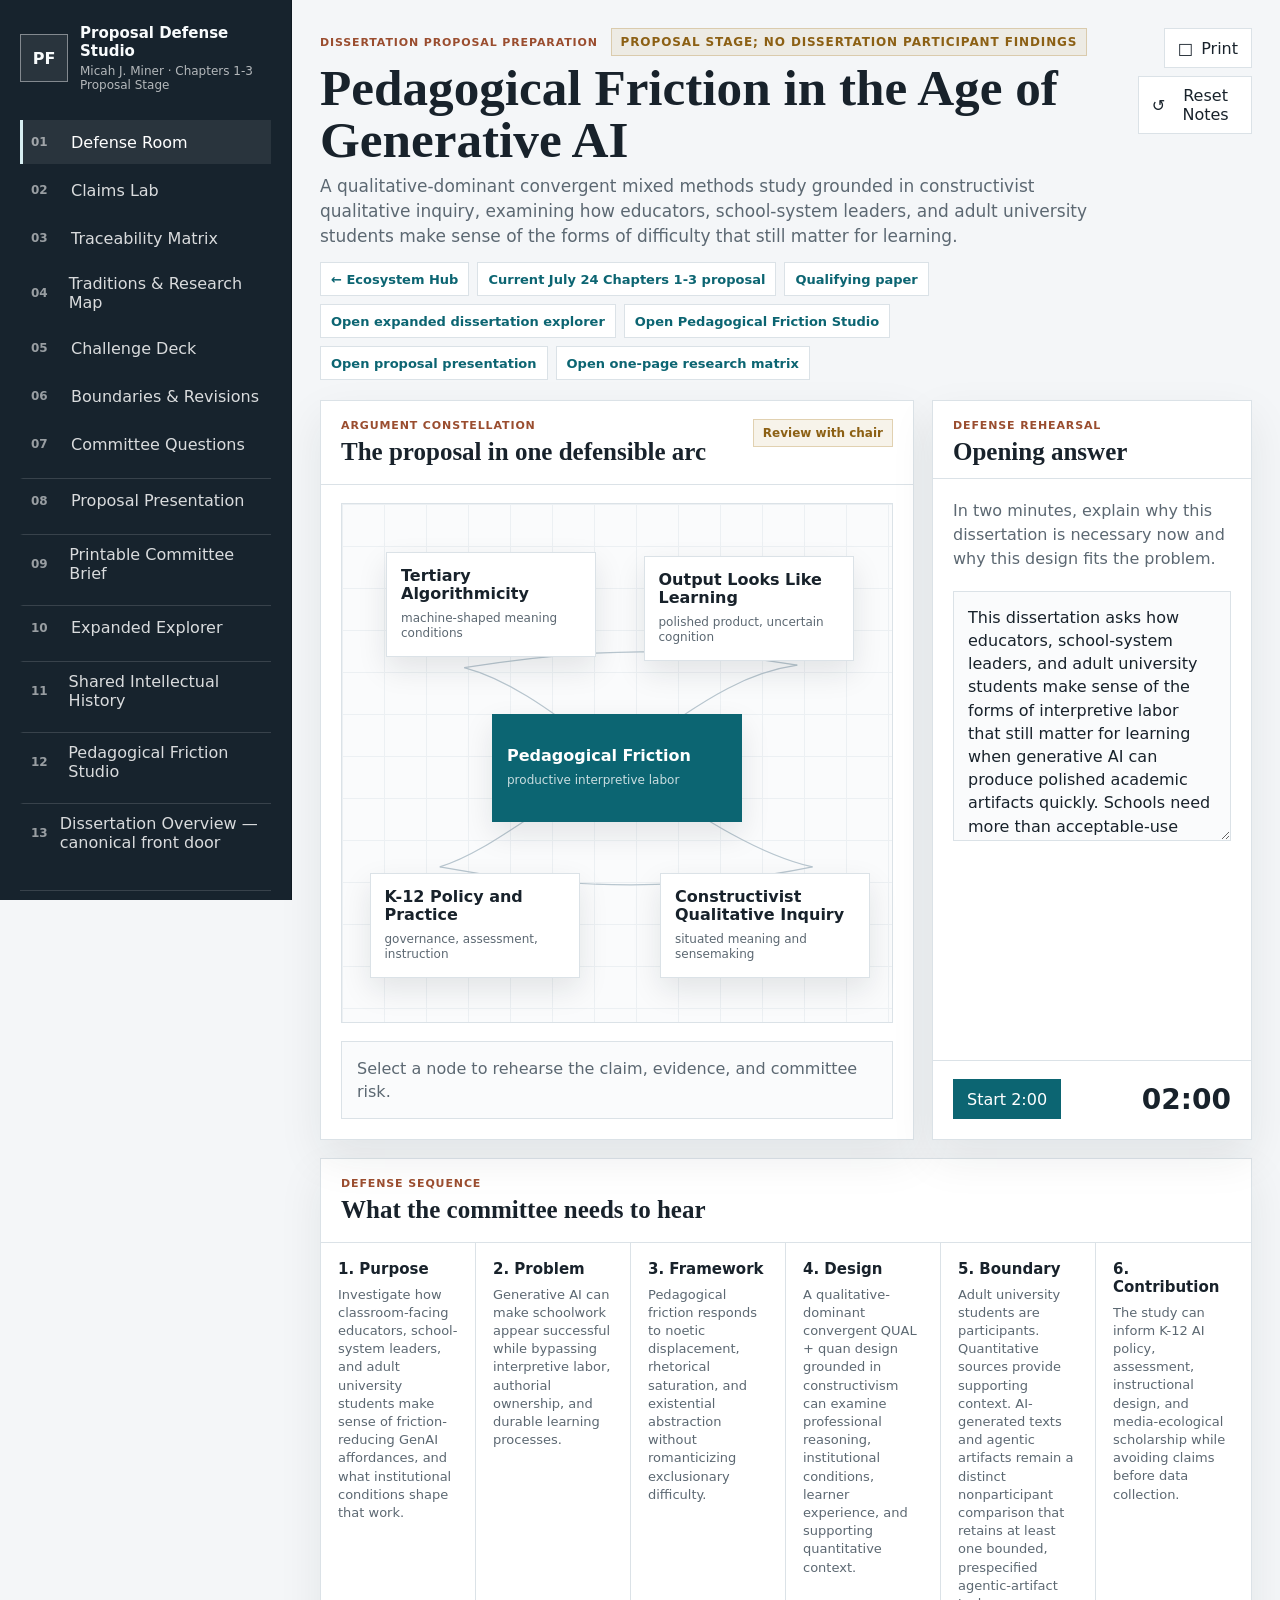
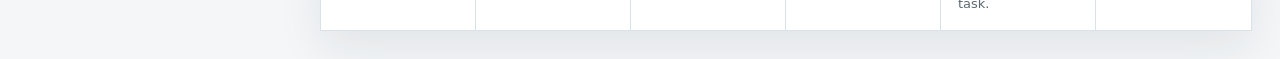
==== index.html @ 21aeb5e9 "Version the responsive stylesheet" ====
<!doctype html>
<html lang="en">
<head>
  <meta charset="utf-8">
  <meta name="viewport" content="width=device-width, initial-scale=1">
  <title>Proposal Defense Studio | Pedagogical Friction in the Age of Generative AI</title>
  <meta name="description" content="Interactive dissertation proposal defense studio for claims, methods, references, and committee preparation.">
  <link rel="stylesheet" href="styles.css?v=20260809b">
</head>
<body>
  <div class="app-shell">
    <aside class="sidebar" aria-label="Proposal defense navigation">
      <a class="brand" href="#defense" data-view-link="defense" aria-label="Open Defense Room">
        <span class="brand-mark" aria-hidden="true">PF</span>
        <span>
          <strong>Proposal Defense Studio</strong>
          <small>Micah J. Miner · Chapters 1-3 Proposal Stage</small>
        </span>
      </a>

      <nav class="nav-stack" aria-label="Studio modes">
        <button class="nav-item active" type="button" data-view="defense">
          <span aria-hidden="true">01</span> Defense Room
        </button>
        <button class="nav-item" type="button" data-view="claims">
          <span aria-hidden="true">02</span> Claims Lab
        </button>
        <button class="nav-item" type="button" data-view="methods">
          <span aria-hidden="true">03</span> Traceability Matrix
        </button>
        <button class="nav-item" type="button" data-view="history">
          <span aria-hidden="true">04</span> Traditions &amp; Research Map
        </button>
        <button class="nav-item" type="button" data-view="challenges">
          <span aria-hidden="true">05</span> Challenge Deck
        </button>
        <button class="nav-item" type="button" data-view="boundaries">
          <span aria-hidden="true">06</span> Boundaries & Revisions
        </button>
        <button class="nav-item" type="button" data-view="committee">
          <span aria-hidden="true">07</span> Committee Questions
        </button>
        <a class="nav-item nav-external" href="presentation/">
          <span aria-hidden="true">08</span> Proposal Presentation
        </a>
        <a class="nav-item nav-external" href="committee-brief.html" target="_blank">
          <span aria-hidden="true">09</span> Printable Committee Brief
        </a>
        <a class="nav-item nav-external" href="explorer/">
          <span aria-hidden="true">10</span> Expanded Explorer
        </a>
        <a class="nav-item nav-external" href="intellectual-history/">
          <span aria-hidden="true">11</span> Shared Intellectual History
        </a>
        <a class="nav-item nav-external" href="https://minerclass.github.io/dissertation-proposal-studio/" target="_blank" rel="noopener">
          <span aria-hidden="true">12</span> Pedagogical Friction Studio
        </a>
        <a class="nav-item nav-external" href="https://minerclass.github.io/dissertation-overview/" target="_blank" rel="noopener">
          <span aria-hidden="true">13</span> Dissertation Overview &mdash; canonical front door
        </a>
      </nav>

      <section class="readiness" aria-labelledby="readiness-title">
        <h2 id="readiness-title">Preparation Checks</h2>
        <div class="readiness-meter" aria-hidden="true">
          <span id="readinessBar"></span>
        </div>
        <p id="readinessText">Loading the evidence-based preparation checklist.</p>
      </section>

      <section class="source-note" aria-labelledby="source-note-title">
        <h2 id="source-note-title">Privacy Boundary</h2>
        <p>Public site content should explain the study, rehearse the defense, and map sources. Interview data, consent records, transcripts, survey responses, and private notes do not belong in GitHub Pages.</p>
      </section>
    </aside>

    <main class="workspace">
      <header class="topbar">
        <div>
          <p class="section-label">Dissertation Proposal Preparation <span class="status-chip caution" style="margin-left:8px; font-size:0.75rem;">Proposal stage; no dissertation participant findings</span></p>
          <h1>Pedagogical Friction in the Age of Generative AI</h1>
          <p class="lede">A qualitative-dominant convergent mixed methods study grounded in constructivist qualitative inquiry, examining how educators, school-system leaders, and adult university students make sense of the forms of difficulty that still matter for learning.</p>
          <div class="source-links" aria-label="Authoritative source documents">
            <a href="https://minerclass.github.io/dissertationquestionsbeta/" target="_blank" rel="noopener" style="font-weight: 600;">← Ecosystem Hub</a>
            <a href="https://docs.google.com/document/d/1hzdzhrsTSO3E5iAsoAszn5bniFNMIn25h7RMwnd0Lzg/edit" target="_blank" rel="noopener">Current July 24 Chapters 1-3 proposal</a>
            <a href="https://docs.google.com/document/d/1ZtE5wDm3HvBcHt6LB7DyI1_oUZx5oc89CrKbRl_WAGY/edit?usp=sharing" target="_blank" rel="noopener">Qualifying paper</a>
            <a href="explorer/">Open expanded dissertation explorer</a>
            <a href="https://minerclass.github.io/dissertation-proposal-studio/" target="_blank" rel="noopener">Open Pedagogical Friction Studio</a>
            <a href="presentation/">Open proposal presentation</a>
            <a href="methods-matrix/">Open one-page research matrix</a>
          </div>
        </div>
        <div class="top-actions" aria-label="Studio actions">
          <button class="icon-button" type="button" id="printView" title="Print or save current view">
            <span aria-hidden="true">□</span>
            <span>Print</span>
          </button>
          <button class="icon-button" type="button" id="resetNotes" title="Reset local rehearsal notes">
            <span aria-hidden="true">↺</span>
            <span>Reset Notes</span>
          </button>
        </div>
      </header>

      <section class="view active" id="view-defense" aria-labelledby="defense-title">
        <div class="defense-grid">
          <section class="argument-board panel">
            <div class="panel-heading">
              <div>
                <p class="section-label">Argument Constellation</p>
                <h2 id="defense-title">The proposal in one defensible arc</h2>
              </div>
              <span class="status-chip review">Review with chair</span>
            </div>
            <div class="constellation" aria-label="Core argument map">
              <button class="node central" type="button" data-node="Pedagogical Friction">
                <strong>Pedagogical Friction</strong>
                <span>productive interpretive labor</span>
              </button>
              <button class="node node-a" type="button" data-node="Tertiary Algorithmicity">
                <strong>Tertiary Algorithmicity</strong>
                <span>machine-shaped meaning conditions</span>
              </button>
              <button class="node node-b" type="button" data-node="Output Looks Like Learning">
                <strong>Output Looks Like Learning</strong>
                <span>polished product, uncertain cognition</span>
              </button>
              <button class="node node-c" type="button" data-node="K-12 Policy and Practice">
                <strong>K-12 Policy and Practice</strong>
                <span>governance, assessment, instruction</span>
              </button>
              <button class="node node-d" type="button" data-node="Constructivist Qualitative Inquiry">
                <strong>Constructivist Qualitative Inquiry</strong>
                <span>situated meaning and sensemaking</span>
              </button>
              <svg class="lines" viewBox="0 0 900 520" aria-hidden="true" focusable="false">
                <path d="M450 260 C330 160 260 120 200 104"></path>
                <path d="M450 260 C610 138 675 110 745 100"></path>
                <path d="M450 260 C310 340 238 406 160 430"></path>
                <path d="M450 260 C590 350 680 410 770 430"></path>
                <path d="M200 104 C410 70 575 70 745 100"></path>
                <path d="M160 430 C370 470 585 468 770 430"></path>
              </svg>
            </div>
            <div class="node-detail" id="nodeDetail">
              Select a node to rehearse the claim, evidence, and committee risk.
            </div>
          </section>

          <section class="panel rehearsal-card" aria-labelledby="rehearsal-title">
            <div class="panel-heading compact">
              <div>
                <p class="section-label">Defense Rehearsal</p>
                <h2 id="rehearsal-title">Opening answer</h2>
              </div>
            </div>
            <p class="prompt">In two minutes, explain why this dissertation is necessary now and why this design fits the problem.</p>
            <textarea id="openingAnswer" aria-label="Opening defense answer notes"></textarea>
            <div class="timer-row">
              <button type="button" class="primary-button" id="startTimer">Start 2:00</button>
              <output id="timerOutput" aria-live="polite">02:00</output>
            </div>
          </section>
        </div>

        <section class="evidence-rail panel" aria-labelledby="evidence-title">
          <div class="panel-heading">
            <div>
              <p class="section-label">Defense Sequence</p>
              <h2 id="evidence-title">What the committee needs to hear</h2>
            </div>
          </div>
          <div class="sequence" id="defenseSequence"></div>
        </section>
      </section>

      <section class="view" id="view-claims" aria-labelledby="claims-title">
        <div class="toolbar panel">
          <div>
            <p class="section-label">Claims Lab</p>
            <h2 id="claims-title">Stress-test the claims before the room does</h2>
          </div>
          <label class="select-label">Filter
            <select id="claimFilter">
              <option value="all">All claim types</option>
              <option value="problem">Problem</option>
              <option value="framework">Framework</option>
              <option value="method">Method</option>
              <option value="ethics">Ethics</option>
            </select>
          </label>
        </div>
        <div class="claim-layout">
          <div class="claim-list panel" id="claimList" aria-label="Claim list"></div>
          <article class="claim-detail panel" id="claimDetail" aria-live="polite"></article>
        </div>
        <div class="panel" style="margin-top: 2rem;">
          <div class="panel-heading compact">
            <div>
              <p class="section-label">Best Counterarguments</p>
              <h2>The strongest reasons to doubt the study</h2>
            </div>
          </div>
          <div class="detail-grid" style="grid-template-columns: 1fr 1fr;">
            <div class="detail-box">
              <strong>Technological Determinism</strong>
              <p>Generative AI does not force noetic bypass; it merely offers the option. The framework may over-attribute causality to the technology rather than to the instructional design or student motivation.</p>
              <em>Rebuttal: The study explicitly bounds causality by using "tertiary algorithmicity" as a conditioning environment, not a determinant force. It studies how educators navigate the affordances, not how the tool overrides agency.</em>
            </div>
            <div class="detail-box">
              <strong>Romanticizing Difficulty</strong>
              <p>The distinction between productive and exclusionary friction is subjective. What is called "productive" by an educator may still be an exclusionary barrier for neurodivergent or disabled learners.</p>
              <em>Rebuttal: The framework centers this very tension. RQ1 investigates how educators make sense of this distinction, capturing when and how they get it wrong. The study is not prescribing universal difficulty, but examining the governance of difficulty.</em>
            </div>
            <div class="detail-box">
              <strong>Unproductive Success is just traditional cheating</strong>
              <p>We already have frameworks for academic dishonesty and shortcut-taking. "Pedagogical friction" is just new jargon for older problems.</p>
              <em>Rebuttal: Academic integrity frameworks focus on the origin of the text. Friction focuses on the origin of the learning. GenAI produces text without the traditional markers of cheating (plagiarism), fundamentally severing the link between output quality and cognitive labor.</em>
            </div>
          </div>
        </div>
      </section>

      <section class="view" id="view-methods" aria-labelledby="methods-title">
        <div class="toolbar panel">
          <div>
            <p class="section-label">Interactive Traceability Matrix</p>
            <h2 id="methods-title">Linking research questions to evidence, analysis, and limitations</h2>
          </div>
          <a href="methods-matrix/">Open printable one-page matrix</a>
        </div>
        <div class="method-matrix panel" style="overflow-x: auto;">
          <table>
            <thead>
              <tr>
                <th>Research question</th>
                <th>Participants / evidence</th>
                <th>Instruments</th>
                <th>Analysis</th>
                <th>Constructs</th>
                <th>Integration point</th>
                <th>Limitations</th>
              </tr>
            </thead>
            <tbody id="methodRows"></tbody>
          </table>
        </div>
        <div class="methods-support-grid">
          <section class="panel">
            <div class="panel-heading compact">
              <div>
                <p class="section-label">Defense Preparation</p>
                <h2>Confirm before the August 13 defense</h2>
              </div>
            </div>
            <ul class="check-list" id="sampleChecks"></ul>
          </section>
          <section class="panel">
            <div class="panel-heading compact">
              <div>
                <p class="section-label">Public / Private</p>
                <h2>Data governance split</h2>
              </div>
            </div>
            <div class="boundary-grid" id="boundaryGrid"></div>
          </section>
        </div>
      </section>

      <section class="view" id="view-boundaries" aria-labelledby="boundaries-title">
        <div class="toolbar panel">
          <div>
            <p class="section-label">Boundaries & Revisions</p>
            <h2 id="boundaries-title">Scope limitations and framework evolution</h2>
          </div>
        </div>
        <div class="methods-support-grid">
          <section class="panel">
            <div class="panel-heading compact">
              <div>
                <p class="section-label">Scope Limits</p>
                <h2>What this study cannot claim</h2>
              </div>
            </div>
            <ul class="scope-limit-list">
              <li>
                <strong>It cannot evaluate student learning outcomes.</strong>
                <p>The study captures educator perceptions of learning and proxy measures (grades, artifacts, teacher judgment), not direct causal impacts on student cognition.</p>
              </li>
              <li>
                <strong>It cannot provide universal K-12 generalizations.</strong>
                <p>As an interpretive qualitative study, the findings may support reasoned transfer to similar contexts, but they do not provide universal statistical generalizability.</p>
              </li>
              <li>
                <strong>It cannot assess long-term AI impacts.</strong>
                <p>The study captures a specific historical moment (the initial integration of generative systems). It does not predict how normalization will shape schooling a decade from now.</p>
              </li>
              <li>
                <strong>It cannot resolve the AI integrity debate.</strong>
                <p>The study deliberately pivots from integrity to learning process; it cannot definitively tell schools how to handle discipline or academic misconduct policies.</p>
              </li>
            </ul>
          </section>

          <section class="panel">
            <div class="panel-heading compact">
              <div>
                <p class="section-label">Framework Revision</p>
                <h2>How the framework has evolved</h2>
              </div>
            </div>
            <div class="timeline" style="margin-top: 1rem;">
              <article class="boundary-item" style="margin-bottom: 1rem;">
                <strong>From "Cognitive" to "Noetic"</strong>
                <p>Initially framed as "cognitive friction", the terminology was updated to "noetic friction" to better align with the canonical framework and distinguish interpretive labor from raw mental effort.</p>
              </article>
              <article class="boundary-item" style="margin-bottom: 1rem;">
                <strong>Addition of Infrastructural Dimension</strong>
                <p>The original triad (Noetic, Rhetorical, Existential) lacked an account of the systemic conditions that enable them. The "Infrastructural" dimension was added to capture policy, assessment, and governance.</p>
              </article>
              <article class="boundary-item" style="margin-bottom: 1rem;">
                <strong>Constructivist Methodological Alignment</strong>
                <p>The methodology now uses constructivist qualitative inquiry without an unnecessary historical tradition label. Sensemaking drives the questions, thematic analysis develops patterns across accounts, and supporting quantitative evidence retains a limited contextual role.</p>
              </article>
            </div>
          </section>
        </div>
      </section>

      <section class="view" id="view-history" aria-labelledby="history-title">
        <div class="toolbar panel">
          <div>
            <p class="section-label">Traditions and Research Infrastructure</p>
            <h2 id="history-title">A working literature map for the proposal defense</h2>
          </div>
          <div class="toolbar-controls">
            <input id="historySearch" type="search" placeholder="Search source, concept, discipline" aria-label="Search the literature map">
            <select id="historyFilter" aria-label="Filter the literature map by group">
              <option value="all">All clusters</option>
            </select>
          </div>
        </div>
        <div class="history-layout">
          <div class="timeline panel" id="historyTimeline" aria-label="Reference timeline"></div>
          <article class="source-detail panel" id="sourceDetail" aria-live="polite"></article>
        </div>
      </section>

      <section class="view" id="view-challenges" aria-labelledby="challenges-title">
        <div class="toolbar panel">
          <div>
            <p class="section-label">Active Recall</p>
            <h2 id="challenges-title">Challenge Deck</h2>
          </div>
          <span class="status-chip caution">Draft answers require source verification</span>
        </div>
        <div class="challenge-layout">
          <aside class="panel challenge-categories" aria-label="Challenge categories" id="challengeCategories"></aside>
          <article class="panel challenge-card" aria-live="polite">
            <div class="panel-heading">
              <div>
                <p class="section-label" id="challengeProgress"></p>
                <h2 id="challengeHeading"></h2>
              </div>
            </div>
            <div class="challenge-body">
              <p class="challenge-question" id="challengeQuestion"></p>
              <button class="primary-button" type="button" id="revealChallenge">Reveal rationale and response scaffold</button>
              <div class="challenge-answer" id="challengeAnswer" hidden>
                <section>
                  <h3>Why the committee may ask</h3>
                  <p id="challengeRationale"></p>
                </section>
                <section>
                  <h3>Response scaffold</h3>
                  <ul id="challengePoints"></ul>
                </section>
              </div>
            </div>
            <div class="challenge-controls">
              <button class="icon-button" type="button" id="previousChallenge">Previous</button>
              <button class="icon-button" type="button" id="nextChallenge">Next</button>
            </div>
          </article>
        </div>
      </section>

      <section class="view" id="view-committee" aria-labelledby="committee-title">
        <div class="toolbar panel">
          <div>
            <p class="section-label">Committee Questions</p>
            <h2 id="committee-title">Rehearse the questions that matter</h2>
          </div>
          <span class="status-chip verified">Local notes only</span>
        </div>
        <div class="committee-layout">
          <section class="panel">
            <div class="question-list" id="questionList"></div>
          </section>
          <section class="panel">
            <div class="panel-heading compact">
              <div>
                <p class="section-label">Scratchpad</p>
                <h2>Chair-facing notes</h2>
              </div>
            </div>
            <textarea id="committeeNotes" aria-label="Committee preparation notes"></textarea>
          </section>
        </div>
      </section>
    </main>
  </div>
  <script src="intellectual-history.js"></script>
  <script src="app.js"></script>
</body>
</html>
---- styles.css ----
:root {
  --ink: #18222b;
  --muted: #5c6872;
  --quiet: #7b8791;
  --line: #dbe2e7;
  --soft: #f4f6f8;
  --softer: #fafbfc;
  --panel: #ffffff;
  --teal: #0c6572;
  --blue: #315f89;
  --rust: #9a4d2f;
  --gold: #a9781d;
  --green: #286b49;
  --red: #a23f3f;
  --shadow: 0 18px 42px rgba(24, 34, 43, .08);
  --serif: Georgia, "Times New Roman", serif;
  --sans: Inter, ui-sans-serif, system-ui, -apple-system, BlinkMacSystemFont, "Segoe UI", sans-serif;
}

* {
  box-sizing: border-box;
}
.prose, .card, .metadata, .url, .export-preview, table td { overflow-wrap: anywhere; }
pre { overflow-x: auto; white-space: pre; }
code { overflow-wrap: normal; }

html {
  scroll-behavior: smooth;
}

body {
  margin: 0;
  color: var(--ink);
  background: var(--soft);
  font-family: var(--sans);
}

button,
input,
select,
textarea {
  font: inherit;
  max-width: 100%;
}

button {
  cursor: pointer;
}

.app-shell {
  min-height: 100vh;
  display: grid;
  grid-template-columns: 292px minmax(0, 1fr);
}

.sidebar {
  position: sticky;
  top: 0;
  height: 100vh;
  overflow: auto;
  display: flex;
  flex-direction: column;
  gap: 28px;
  padding: 24px 20px;
  color: #f8fbfc;
  background: #17232d;
  border-right: 1px solid #0f1921;
}

.brand {
  display: grid;
  grid-template-columns: 48px 1fr;
  gap: 12px;
  align-items: center;
  color: inherit;
  text-decoration: none;
}

.brand-mark {
  width: 48px;
  height: 48px;
  display: grid;
  place-items: center;
  border: 1px solid rgba(255, 255, 255, .42);
  background: rgba(255, 255, 255, .08);
  font-weight: 800;
  letter-spacing: 0;
}

.brand strong {
  display: block;
  font-size: 15px;
  line-height: 1.2;
}

.brand small {
  display: block;
  margin-top: 4px;
  color: rgba(255, 255, 255, .68);
  font-size: 12px;
}

.nav-stack {
  display: grid;
  gap: 4px;
}

.nav-item {
  width: 100%;
  display: flex;
  align-items: center;
  gap: 12px;
  min-height: 44px;
  padding: 10px 8px;
  border: 0;
  border-left: 3px solid transparent;
  color: rgba(255, 255, 255, .84);
  background: transparent;
  text-align: left;
  font: inherit;
  text-decoration: none;
}

.nav-item span {
  width: 28px;
  color: rgba(255, 255, 255, .56);
  font-size: 12px;
  font-weight: 800;
}

.nav-item.active,
.nav-item:hover {
  color: #fff;
  background: rgba(255, 255, 255, .08);
  border-left-color: #d8eff2;
}

.nav-external {
  margin-top: 8px;
  border-top: 1px solid rgba(255, 255, 255, .14);
}

.readiness,
.source-note {
  padding-top: 20px;
  border-top: 1px solid rgba(255, 255, 255, .14);
}

.readiness h2,
.source-note h2 {
  margin: 0 0 10px;
  color: rgba(255, 255, 255, .65);
  font-size: 11px;
  letter-spacing: .08em;
  text-transform: uppercase;
}

.source-note p,
.readiness p {
  margin: 0;
  color: rgba(255, 255, 255, .72);
  font-size: 13px;
  line-height: 1.45;
}

.readiness-meter {
  height: 10px;
  margin-bottom: 10px;
  overflow: hidden;
  background: rgba(255, 255, 255, .14);
}

.readiness-meter span {
  display: block;
  width: 0;
  height: 100%;
  background: #d8eff2;
  transition: width .25s ease;
}

.workspace {
  min-width: 0;
  padding: 28px;
}

.topbar {
  display: flex;
  justify-content: space-between;
  align-items: flex-start;
  gap: 20px;
  margin-bottom: 20px;
}

.section-label {
  margin: 0 0 6px;
  color: var(--rust);
  font-size: 11px;
  font-weight: 800;
  letter-spacing: .08em;
  text-transform: uppercase;
}

h1,
h2,
h3 {
  letter-spacing: 0;
}

.topbar h1 {
  max-width: 1020px;
  margin: 0 0 8px;
  font-family: var(--serif);
  font-size: clamp(34px, 4vw, 58px);
  line-height: 1.02;
}

.lede {
  max-width: 940px;
  margin: 0;
  color: var(--muted);
  font-size: 17px;
  line-height: 1.45;
}

.source-links {
  display: flex;
  flex-wrap: wrap;
  gap: 8px;
  margin-top: 14px;
}

.source-links a {
  display: inline-flex;
  align-items: center;
  min-height: 34px;
  padding: 7px 10px;
  border: 1px solid var(--line);
  color: var(--teal);
  background: #fff;
  font-size: 13px;
  font-weight: 800;
  text-decoration: none;
}

.source-links a:hover {
  border-color: rgba(12, 101, 114, .4);
  background: var(--softer);
}

.top-actions {
  display: flex;
  gap: 8px;
  flex-wrap: wrap;
  justify-content: flex-end;
}

.icon-button,
.primary-button {
  display: inline-flex;
  align-items: center;
  justify-content: center;
  gap: 8px;
  min-height: 40px;
  padding: 9px 13px;
  border: 1px solid var(--line);
  color: var(--ink);
  background: var(--panel);
}

.primary-button {
  color: #fff;
  border-color: var(--teal);
  background: var(--teal);
}

.panel {
  background: var(--panel);
  border: 1px solid var(--line);
  box-shadow: var(--shadow);
}

.panel-heading,
.toolbar {
  display: flex;
  align-items: flex-start;
  justify-content: space-between;
  gap: 16px;
  padding: 18px 20px;
  border-bottom: 1px solid var(--line);
}

.panel-heading.compact {
  padding-bottom: 12px;
}

.panel-heading h2,
.toolbar h2 {
  margin: 0;
  font-family: var(--serif);
  font-size: 25px;
  line-height: 1.1;
}

.view {
  display: none;
}

.view.active {
  display: block;
}

.defense-grid {
  display: grid;
  grid-template-columns: minmax(0, 1.45fr) minmax(320px, .55fr);
  gap: 18px;
  align-items: stretch;
}

.argument-board {
  min-height: 610px;
}

.constellation {
  position: relative;
  min-height: 520px;
  margin: 18px 20px 0;
  background:
    linear-gradient(#ecf0f3 1px, transparent 1px),
    linear-gradient(90deg, #ecf0f3 1px, transparent 1px);
  background-size: 42px 42px;
  background-color: var(--softer);
  border: 1px solid var(--line);
}

.lines {
  position: absolute;
  inset: 0;
  width: 100%;
  height: 100%;
  pointer-events: none;
}

.lines path {
  fill: none;
  stroke: #b8c6cf;
  stroke-width: 2;
}

.node {
  position: absolute;
  z-index: 1;
  width: 210px;
  min-height: 86px;
  padding: 14px;
  border: 1px solid var(--line);
  color: var(--ink);
  background: #fff;
  text-align: left;
  box-shadow: 0 12px 28px rgba(24, 34, 43, .10);
}

.node strong,
.node span {
  display: block;
}

.node strong {
  margin-bottom: 7px;
  font-size: 16px;
  line-height: 1.15;
}

.node span {
  color: var(--muted);
  font-size: 12px;
  line-height: 1.3;
}

.node.central {
  top: 210px;
  left: 50%;
  width: 250px;
  min-height: 108px;
  transform: translateX(-50%);
  border-color: #0c6572;
  color: #fff;
  background: #0c6572;
}

.node.central span {
  color: rgba(255, 255, 255, .78);
}

.node-a {
  top: 48px;
  left: 8%;
}

.node-b {
  top: 52px;
  right: 7%;
}

.node-c {
  bottom: 44px;
  left: 5%;
}

.node-d {
  bottom: 44px;
  right: 4%;
}

.node.active {
  outline: 3px solid rgba(12, 101, 114, .24);
}

.node-detail {
  margin: 18px 20px 20px;
  padding: 15px;
  color: var(--muted);
  background: var(--softer);
  border: 1px solid var(--line);
  line-height: 1.45;
}

.node-detail strong {
  color: var(--ink);
}

.rehearsal-card {
  display: flex;
  flex-direction: column;
}

.prompt {
  margin: 0;
  padding: 20px;
  color: var(--muted);
  line-height: 1.5;
}

textarea {
  width: calc(100% - 40px);
  min-height: 250px;
  margin: 0 20px 18px;
  padding: 14px;
  resize: vertical;
  border: 1px solid var(--line);
  color: var(--ink);
  background: var(--softer);
  line-height: 1.45;
}

.timer-row {
  display: flex;
  align-items: center;
  justify-content: space-between;
  gap: 12px;
  margin-top: auto;
  padding: 18px 20px 20px;
  border-top: 1px solid var(--line);
}

#timerOutput {
  font-variant-numeric: tabular-nums;
  font-size: 28px;
  font-weight: 800;
}

.evidence-rail {
  margin-top: 18px;
}

.sequence {
  display: grid;
  grid-template-columns: repeat(6, minmax(140px, 1fr));
}

.sequence-step {
  min-height: 164px;
  padding: 17px;
  border-right: 1px solid var(--line);
}

.sequence-step:last-child {
  border-right: 0;
}

.sequence-step strong {
  display: block;
  margin-bottom: 8px;
  font-size: 15px;
}

.sequence-step p {
  margin: 0;
  color: var(--muted);
  font-size: 13px;
  line-height: 1.4;
}

.status-chip {
  display: inline-flex;
  align-items: center;
  min-height: 28px;
  padding: 5px 9px;
  border: 1px solid var(--line);
  color: var(--muted);
  background: var(--softer);
  font-size: 12px;
  font-weight: 800;
}

.status-chip.verified {
  color: var(--green);
  border-color: rgba(40, 107, 73, .25);
  background: rgba(40, 107, 73, .08);
}

.status-chip.review,
.status-chip.caution {
  color: #8c6014;
  border-color: rgba(169, 120, 29, .28);
  background: rgba(169, 120, 29, .09);
}

.claim-layout,
.history-layout,
.committee-layout,
.challenge-layout,
.methods-support-grid {
  display: grid;
  grid-template-columns: minmax(320px, .75fr) minmax(0, 1.25fr);
  gap: 18px;
  margin-top: 18px;
  align-items: start;
}

.challenge-layout {
  grid-template-columns: minmax(240px, .45fr) minmax(0, 1.55fr);
}

.claim-list,
.timeline,
.question-list {
  overflow: hidden;
}

.challenge-categories {
  overflow: hidden;
}

.challenge-category {
  width: 100%;
  padding: 16px;
  border: 0;
  border-bottom: 1px solid var(--line);
  color: var(--ink);
  background: #fff;
  text-align: left;
}

.challenge-category:hover,
.challenge-category.active {
  background: var(--softer);
  box-shadow: inset 4px 0 0 var(--teal);
}

.challenge-category strong,
.challenge-category span {
  display: block;
}

.challenge-category span {
  margin-top: 5px;
  color: var(--muted);
  font-size: 12px;
}

.challenge-body {
  padding: 24px;
}

.challenge-question {
  max-width: 900px;
  margin: 0 0 22px;
  font-family: var(--serif);
  font-size: clamp(24px, 3vw, 36px);
  line-height: 1.18;
}

.challenge-answer {
  display: grid;
  gap: 16px;
  margin-top: 22px;
}

.challenge-answer[hidden] {
  display: none;
}

.challenge-answer section {
  padding: 18px;
  border: 1px solid var(--line);
  background: var(--softer);
}

.challenge-answer h3 {
  margin: 0 0 8px;
  font-family: var(--serif);
  font-size: 21px;
}

.challenge-answer p,
.challenge-answer li {
  color: var(--muted);
  line-height: 1.5;
}

.challenge-answer li + li {
  margin-top: 9px;
}

.challenge-answer strong {
  color: var(--ink);
}

.challenge-controls {
  display: flex;
  justify-content: space-between;
  gap: 12px;
  padding: 18px 20px;
  border-top: 1px solid var(--line);
}

button:disabled {
  cursor: not-allowed;
  opacity: .45;
}

.claim-button,
.source-button,
.question-button {
  width: 100%;
  padding: 15px 16px;
  border: 0;
  border-bottom: 1px solid var(--line);
  color: var(--ink);
  background: #fff;
  text-align: left;
}

.claim-button:hover,
.claim-button.active,
.source-button:hover,
.source-button.active,
.question-button:hover,
.question-button.active {
  background: var(--softer);
}

.claim-button strong,
.source-button strong,
.question-button strong {
  display: block;
  margin-bottom: 5px;
  line-height: 1.25;
}

.claim-button span,
.source-button span,
.question-button span {
  color: var(--muted);
  font-size: 12px;
}

.claim-detail,
.source-detail {
  min-height: 520px;
  padding: 24px;
}

.claim-detail h3,
.source-detail h3 {
  margin: 0 0 10px;
  font-family: var(--serif);
  font-size: 32px;
  line-height: 1.08;
}

.detail-grid {
  display: grid;
  grid-template-columns: repeat(2, minmax(0, 1fr));
  gap: 14px;
  margin-top: 18px;
}

.detail-box {
  padding: 15px;
  border: 1px solid var(--line);
  background: var(--softer);
}

.detail-box strong {
  display: block;
  margin-bottom: 8px;
}

.detail-box p,
.source-detail p,
.claim-detail p {
  margin: 0;
  color: var(--muted);
  line-height: 1.5;
}

.toolbar-controls {
  display: flex;
  gap: 8px;
  flex-wrap: wrap;
  justify-content: flex-end;
  min-width: 0;
  max-width: 100%;
}

.toolbar input,
.toolbar select,
.select-label select {
  min-height: 40px;
  border: 1px solid var(--line);
  padding: 8px 10px;
  color: var(--ink);
  background: #fff;
}

.select-label {
  display: inline-grid;
  gap: 5px;
  color: var(--muted);
  font-size: 12px;
  font-weight: 800;
}

.method-matrix {
  margin-top: 18px;
  overflow: auto;
}

table {
  width: 100%;
  border-collapse: collapse;
}

th,
td {
  padding: 15px;
  border-bottom: 1px solid var(--line);
  text-align: left;
  vertical-align: top;
}

th {
  color: var(--muted);
  background: var(--softer);
  font-size: 12px;
  letter-spacing: .06em;
  text-transform: uppercase;
}

td {
  line-height: 1.4;
}

.check-list {
  display: grid;
  gap: 10px;
  margin: 0;
  padding: 18px 20px 22px;
  list-style: none;
}

.check-list li {
  display: grid;
  grid-template-columns: 20px 1fr;
  gap: 10px;
  align-items: start;
  color: var(--muted);
  line-height: 1.45;
}

.check-list input {
  width: 18px;
  height: 18px;
  margin-top: 2px;
}

.scope-limit-list {
  display: grid;
  gap: 0;
  margin: 0;
  padding: 18px 20px 22px;
  list-style: none;
}

.scope-limit-list li {
  padding: 14px 0;
  border-bottom: 1px solid var(--line);
}

.scope-limit-list li:first-child {
  padding-top: 0;
}

.scope-limit-list li:last-child {
  padding-bottom: 0;
  border-bottom: 0;
}

.scope-limit-list strong {
  display: block;
  margin-bottom: 6px;
  color: var(--ink);
  font-size: 15px;
  line-height: 1.35;
}

.scope-limit-list p {
  margin: 0;
  color: var(--muted);
  font-size: 14px;
  line-height: 1.5;
}

.boundary-grid {
  display: grid;
  grid-template-columns: repeat(2, minmax(0, 1fr));
  gap: 12px;
  padding: 18px 20px 22px;
}

.boundary-item {
  padding: 14px;
  border: 1px solid var(--line);
  background: var(--softer);
}

.boundary-item strong {
  display: block;
  margin-bottom: 7px;
}

.boundary-item p {
  margin: 0;
  color: var(--muted);
  font-size: 13px;
  line-height: 1.4;
}

#committeeNotes {
  min-height: 520px;
}

@media (max-width: 1100px) {
  .app-shell {
    grid-template-columns: 1fr;
  }

  .sidebar {
    position: relative;
    height: auto;
  }

  .nav-stack {
    grid-template-columns: repeat(2, minmax(0, 1fr));
  }

  .defense-grid,
  .claim-layout,
  .history-layout,
  .committee-layout,
  .challenge-layout,
  .methods-support-grid {
    grid-template-columns: 1fr;
  }

  .sequence {
    grid-template-columns: repeat(2, minmax(0, 1fr));
  }
}

@media (max-width: 720px) {
  .workspace {
    padding: 18px;
  }

  .topbar,
  .panel-heading,
  .toolbar {
    flex-direction: column;
  }

  .top-actions,
  .toolbar-controls {
    justify-content: flex-start;
  }

  .toolbar-controls {
    width: 100%;
  }

  .toolbar-controls input,
  .toolbar-controls select {
    width: 100%;
    min-width: 0;
  }

  .nav-stack,
  .sequence,
  .detail-grid,
  .boundary-grid {
    grid-template-columns: 1fr;
  }

  .constellation {
    min-height: 760px;
  }

  .node {
    position: relative;
    top: auto;
    right: auto;
    bottom: auto;
    left: auto;
    width: calc(100% - 28px);
    margin: 14px;
    transform: none;
  }

  .node.central {
    top: auto;
    right: auto;
    bottom: auto;
    left: auto;
    width: calc(100% - 28px);
    transform: none;
  }

  .lines {
    display: none;
  }

  table,
  thead,
  tbody,
  tr,
  th,
  td {
    display: block;
  }

  thead {
    display: none;
  }

  td::before {
    content: attr(data-label);
    display: block;
    margin-bottom: 4px;
    color: var(--muted);
    font-size: 11px;
    font-weight: 800;
    letter-spacing: .06em;
    text-transform: uppercase;
  }
}

@media print {
  .sidebar,
  .top-actions,
  .toolbar-controls,
  .select-label,
  button {
    display: none !important;
  }

  .app-shell,
  .defense-grid,
  .claim-layout,
  .history-layout,
  .committee-layout,
  .challenge-layout,
  .methods-support-grid {
    display: block;
  }

  .workspace {
    padding: 0;
  }

  .view {
    display: block;
    page-break-after: always;
  }

  .panel {
    box-shadow: none;
    margin-bottom: 18px;
  }
}
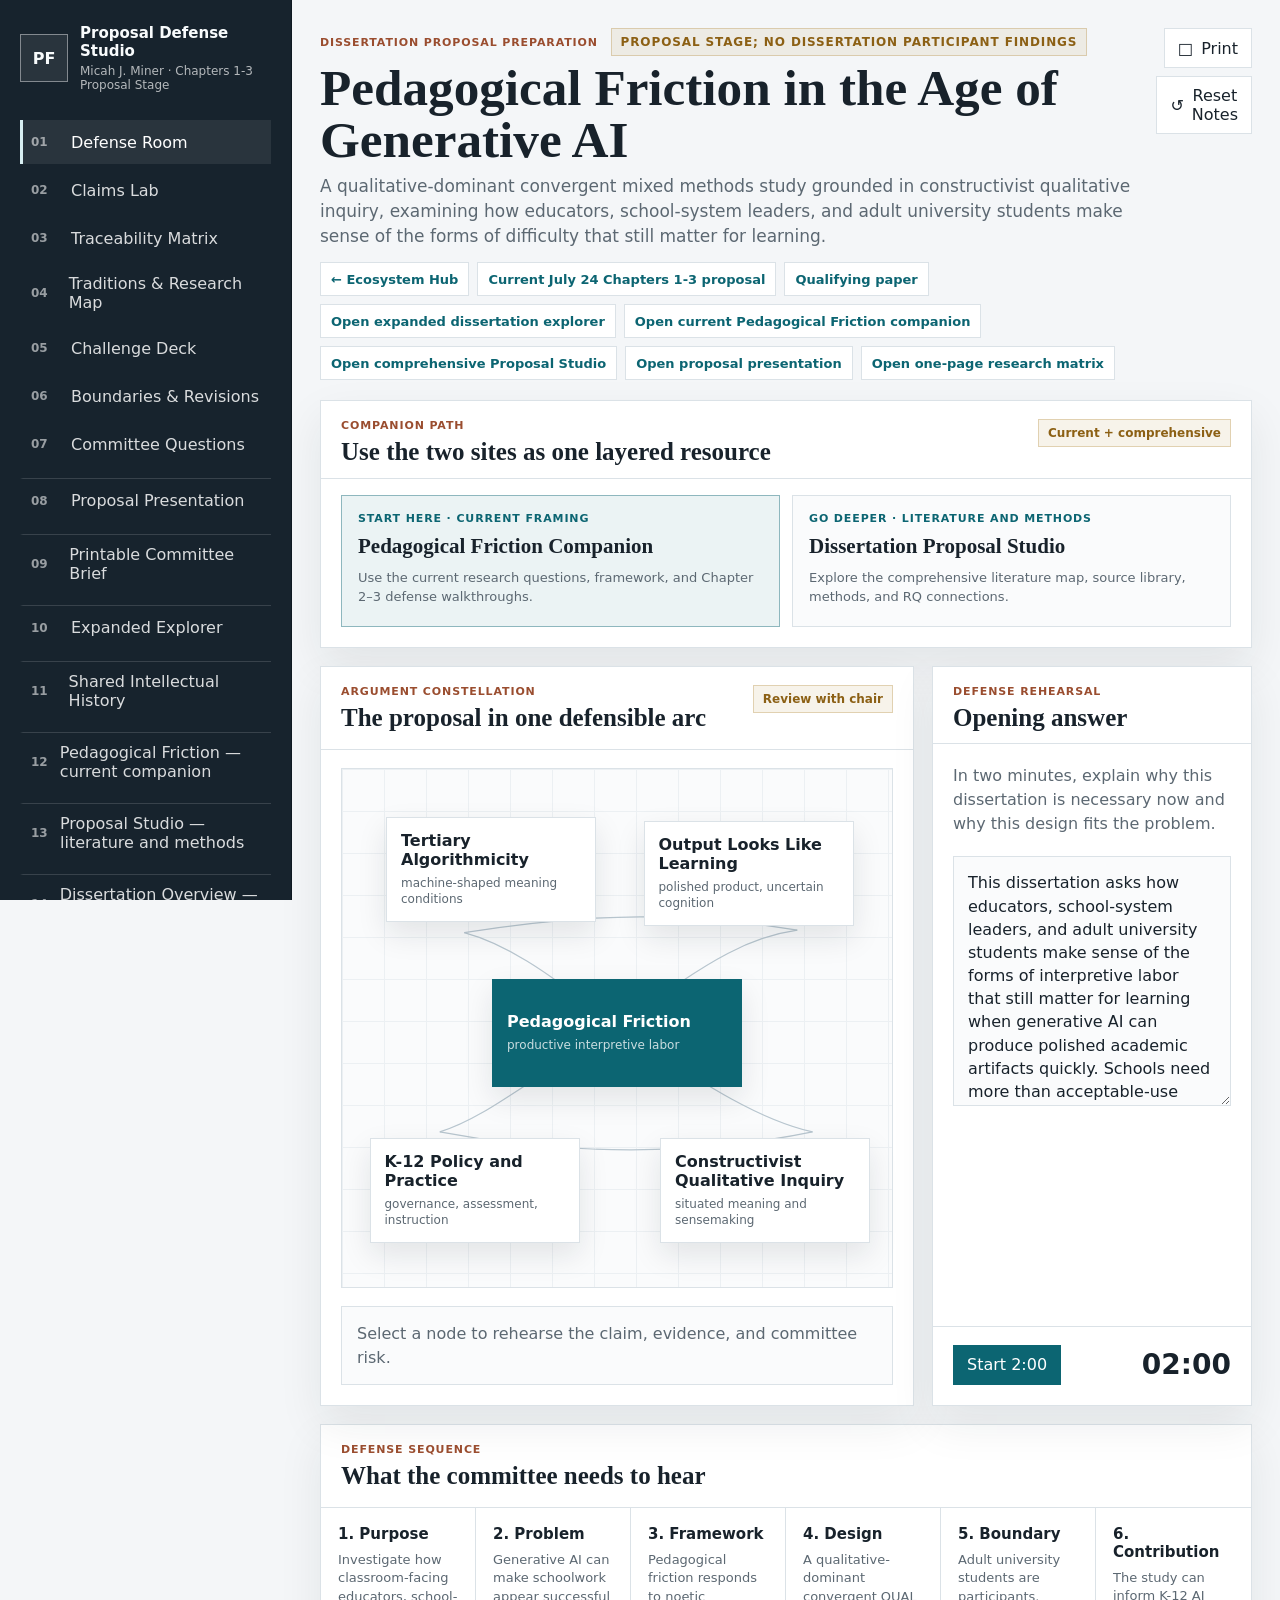
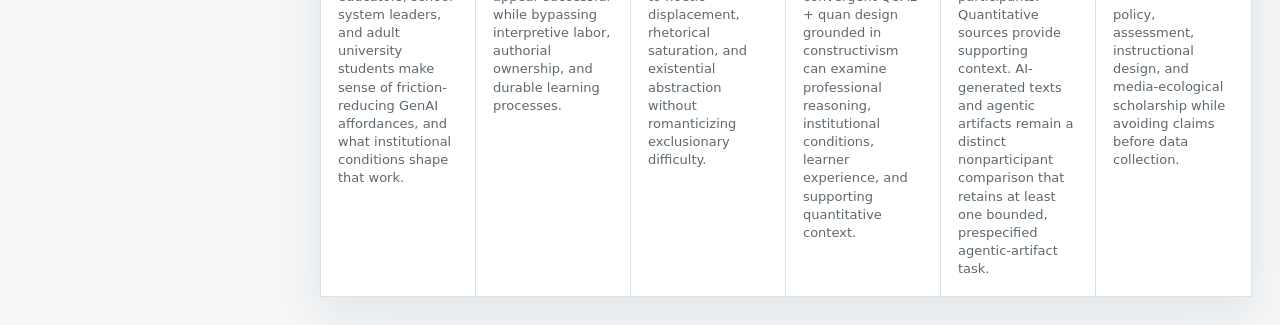
==== commit d66dd418: "Link current and comprehensive proposal companions" ====
--- a/index.html
+++ b/index.html
@@ -5,7 +5,7 @@
   <meta name="viewport" content="width=device-width, initial-scale=1">
   <title>Proposal Defense Studio | Pedagogical Friction in the Age of Generative AI</title>
   <meta name="description" content="Interactive dissertation proposal defense studio for claims, methods, references, and committee preparation.">
-  <link rel="stylesheet" href="styles.css?v=20260809b">
+  <link rel="stylesheet" href="styles.css?v=20260811a">
 </head>
 <body>
   <div class="app-shell">
@@ -52,11 +52,14 @@
         <a class="nav-item nav-external" href="intellectual-history/">
           <span aria-hidden="true">11</span> Shared Intellectual History
         </a>
-        <a class="nav-item nav-external" href="https://minerclass.github.io/dissertation-proposal-studio/" target="_blank" rel="noopener">
-          <span aria-hidden="true">12</span> Pedagogical Friction Studio
+        <a class="nav-item nav-external" href="https://minerclass.github.io/pedagogical-friction/#study" target="_blank" rel="noopener">
+          <span aria-hidden="true">12</span> Pedagogical Friction &mdash; current companion
+        </a>
+        <a class="nav-item nav-external" href="https://minerclass.github.io/dissertation-proposal-studio/#traditions" target="_blank" rel="noopener">
+          <span aria-hidden="true">13</span> Proposal Studio &mdash; literature and methods
         </a>
         <a class="nav-item nav-external" href="https://minerclass.github.io/dissertation-overview/" target="_blank" rel="noopener">
-          <span aria-hidden="true">13</span> Dissertation Overview &mdash; canonical front door
+          <span aria-hidden="true">14</span> Dissertation Overview &mdash; canonical front door
         </a>
       </nav>
 
@@ -85,7 +88,8 @@
             <a href="https://docs.google.com/document/d/1hzdzhrsTSO3E5iAsoAszn5bniFNMIn25h7RMwnd0Lzg/edit" target="_blank" rel="noopener">Current July 24 Chapters 1-3 proposal</a>
             <a href="https://docs.google.com/document/d/1ZtE5wDm3HvBcHt6LB7DyI1_oUZx5oc89CrKbRl_WAGY/edit?usp=sharing" target="_blank" rel="noopener">Qualifying paper</a>
             <a href="explorer/">Open expanded dissertation explorer</a>
-            <a href="https://minerclass.github.io/dissertation-proposal-studio/" target="_blank" rel="noopener">Open Pedagogical Friction Studio</a>
+            <a href="https://minerclass.github.io/pedagogical-friction/#study" target="_blank" rel="noopener">Open current Pedagogical Friction companion</a>
+            <a href="https://minerclass.github.io/dissertation-proposal-studio/#traditions" target="_blank" rel="noopener">Open comprehensive Proposal Studio</a>
             <a href="presentation/">Open proposal presentation</a>
             <a href="methods-matrix/">Open one-page research matrix</a>
           </div>
@@ -103,6 +107,27 @@
       </header>
 
       <section class="view active" id="view-defense" aria-labelledby="defense-title">
+        <section class="companion-path panel" aria-labelledby="companion-path-title">
+          <div class="panel-heading compact">
+            <div>
+              <p class="section-label">Companion Path</p>
+              <h2 id="companion-path-title">Use the two sites as one layered resource</h2>
+            </div>
+            <span class="status-chip review">Current + comprehensive</span>
+          </div>
+          <div class="companion-path-grid">
+            <a class="companion-card current" href="https://minerclass.github.io/pedagogical-friction/#study" target="_blank" rel="noopener">
+              <span class="companion-kicker">Start here · Current framing</span>
+              <strong>Pedagogical Friction Companion</strong>
+              <span>Use the current research questions, framework, and Chapter 2–3 defense walkthroughs.</span>
+            </a>
+            <a class="companion-card" href="https://minerclass.github.io/dissertation-proposal-studio/#traditions" target="_blank" rel="noopener">
+              <span class="companion-kicker">Go deeper · Literature and methods</span>
+              <strong>Dissertation Proposal Studio</strong>
+              <span>Explore the comprehensive literature map, source library, methods, and RQ connections.</span>
+            </a>
+          </div>
+        </section>
         <div class="defense-grid">
           <section class="argument-board panel">
             <div class="panel-heading">
--- a/styles.css
+++ b/styles.css
@@ -309,6 +309,63 @@
   display: block;
 }
 
+.companion-path {
+  margin-bottom: 18px;
+}
+
+.companion-path-grid {
+  display: grid;
+  grid-template-columns: repeat(2, minmax(0, 1fr));
+  gap: 12px;
+  padding: 16px 20px 20px;
+}
+
+.companion-card {
+  display: grid;
+  gap: 7px;
+  min-height: 132px;
+  padding: 16px;
+  border: 1px solid var(--line);
+  color: var(--ink);
+  background: var(--softer);
+  text-decoration: none;
+}
+
+.companion-card.current {
+  border-color: rgba(12, 101, 114, .42);
+  background: rgba(12, 101, 114, .08);
+}
+
+.companion-card:hover {
+  border-color: var(--teal);
+  background: #fff;
+}
+
+.companion-card:focus-visible {
+  outline: 3px solid var(--gold);
+  outline-offset: 3px;
+}
+
+.companion-card strong {
+  font-family: var(--serif);
+  font-size: 21px;
+  line-height: 1.12;
+}
+
+.companion-card > span:last-child {
+  color: var(--muted);
+  font-size: 13px;
+  line-height: 1.45;
+}
+
+.companion-kicker {
+  color: var(--teal);
+  font-size: 11px;
+  font-weight: 900;
+  letter-spacing: .08em;
+  text-transform: uppercase;
+}
+
 .defense-grid {
   display: grid;
   grid-template-columns: minmax(0, 1.45fr) minmax(320px, .55fr);
@@ -918,7 +975,8 @@
   .nav-stack,
   .sequence,
   .detail-grid,
-  .boundary-grid {
+  .boundary-grid,
+  .companion-path-grid {
     grid-template-columns: 1fr;
   }
 
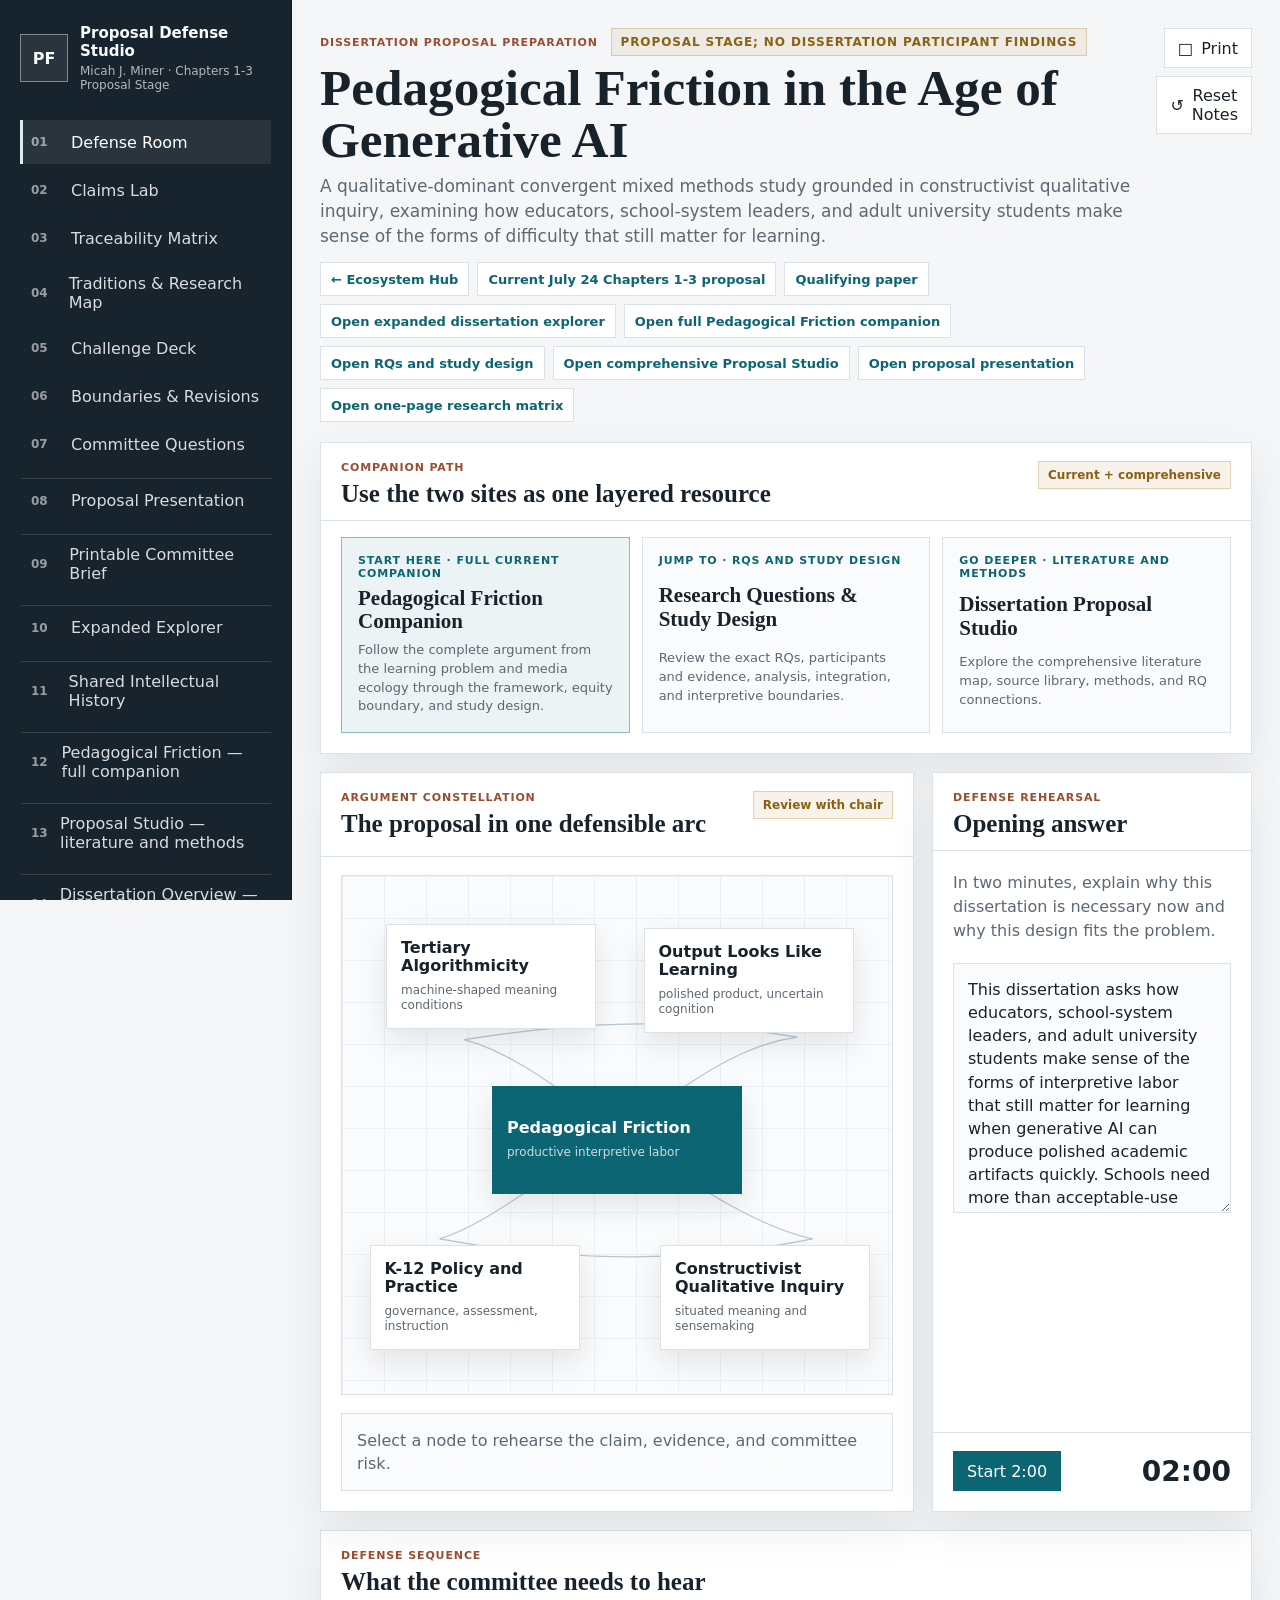
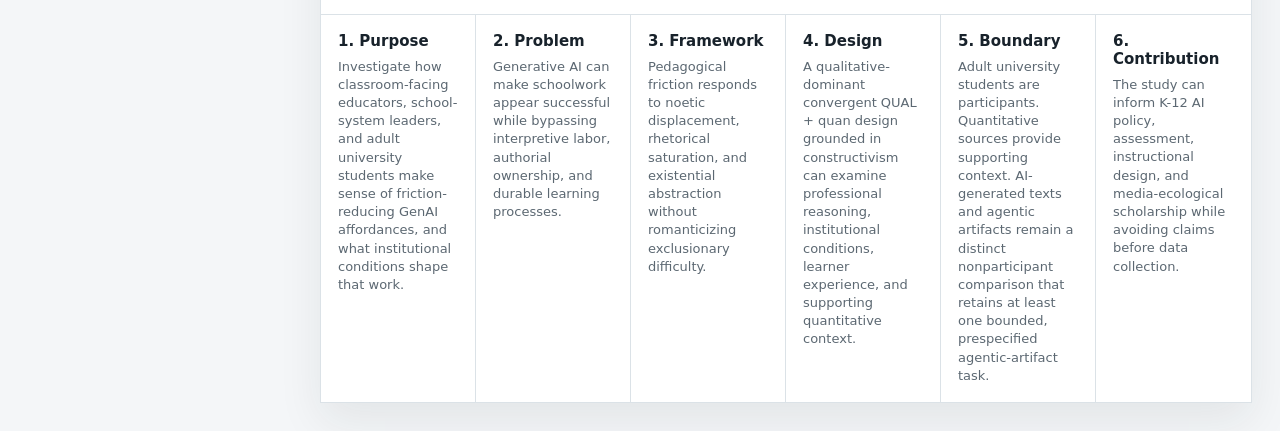
==== commit c0021107: "Route full companion and direct RQ view" ====
--- a/index.html
+++ b/index.html
@@ -5,7 +5,7 @@
   <meta name="viewport" content="width=device-width, initial-scale=1">
   <title>Proposal Defense Studio | Pedagogical Friction in the Age of Generative AI</title>
   <meta name="description" content="Interactive dissertation proposal defense studio for claims, methods, references, and committee preparation.">
-  <link rel="stylesheet" href="styles.css?v=20260811a">
+  <link rel="stylesheet" href="styles.css?v=20260811b">
 </head>
 <body>
   <div class="app-shell">
@@ -52,8 +52,8 @@
         <a class="nav-item nav-external" href="intellectual-history/">
           <span aria-hidden="true">11</span> Shared Intellectual History
         </a>
-        <a class="nav-item nav-external" href="https://minerclass.github.io/pedagogical-friction/#study" target="_blank" rel="noopener">
-          <span aria-hidden="true">12</span> Pedagogical Friction &mdash; current companion
+        <a class="nav-item nav-external" href="https://minerclass.github.io/pedagogical-friction/#top" target="_blank" rel="noopener">
+          <span aria-hidden="true">12</span> Pedagogical Friction &mdash; full companion
         </a>
         <a class="nav-item nav-external" href="https://minerclass.github.io/dissertation-proposal-studio/#traditions" target="_blank" rel="noopener">
           <span aria-hidden="true">13</span> Proposal Studio &mdash; literature and methods
@@ -88,7 +88,8 @@
             <a href="https://docs.google.com/document/d/1hzdzhrsTSO3E5iAsoAszn5bniFNMIn25h7RMwnd0Lzg/edit" target="_blank" rel="noopener">Current July 24 Chapters 1-3 proposal</a>
             <a href="https://docs.google.com/document/d/1ZtE5wDm3HvBcHt6LB7DyI1_oUZx5oc89CrKbRl_WAGY/edit?usp=sharing" target="_blank" rel="noopener">Qualifying paper</a>
             <a href="explorer/">Open expanded dissertation explorer</a>
-            <a href="https://minerclass.github.io/pedagogical-friction/#study" target="_blank" rel="noopener">Open current Pedagogical Friction companion</a>
+            <a href="https://minerclass.github.io/pedagogical-friction/#top" target="_blank" rel="noopener">Open full Pedagogical Friction companion</a>
+            <a href="https://minerclass.github.io/pedagogical-friction/#study" target="_blank" rel="noopener">Open RQs and study design</a>
             <a href="https://minerclass.github.io/dissertation-proposal-studio/#traditions" target="_blank" rel="noopener">Open comprehensive Proposal Studio</a>
             <a href="presentation/">Open proposal presentation</a>
             <a href="methods-matrix/">Open one-page research matrix</a>
@@ -116,10 +117,15 @@
             <span class="status-chip review">Current + comprehensive</span>
           </div>
           <div class="companion-path-grid">
-            <a class="companion-card current" href="https://minerclass.github.io/pedagogical-friction/#study" target="_blank" rel="noopener">
-              <span class="companion-kicker">Start here · Current framing</span>
+            <a class="companion-card current" href="https://minerclass.github.io/pedagogical-friction/#top" target="_blank" rel="noopener">
+              <span class="companion-kicker">Start here · Full current companion</span>
               <strong>Pedagogical Friction Companion</strong>
-              <span>Use the current research questions, framework, and Chapter 2–3 defense walkthroughs.</span>
+              <span>Follow the complete argument from the learning problem and media ecology through the framework, equity boundary, and study design.</span>
+            </a>
+            <a class="companion-card" href="https://minerclass.github.io/pedagogical-friction/#study" target="_blank" rel="noopener">
+              <span class="companion-kicker">Jump to · RQs and study design</span>
+              <strong>Research Questions &amp; Study Design</strong>
+              <span>Review the exact RQs, participants and evidence, analysis, integration, and interpretive boundaries.</span>
             </a>
             <a class="companion-card" href="https://minerclass.github.io/dissertation-proposal-studio/#traditions" target="_blank" rel="noopener">
               <span class="companion-kicker">Go deeper · Literature and methods</span>
--- a/styles.css
+++ b/styles.css
@@ -315,7 +315,7 @@
 
 .companion-path-grid {
   display: grid;
-  grid-template-columns: repeat(2, minmax(0, 1fr));
+  grid-template-columns: repeat(3, minmax(0, 1fr));
   gap: 12px;
   padding: 16px 20px 20px;
 }
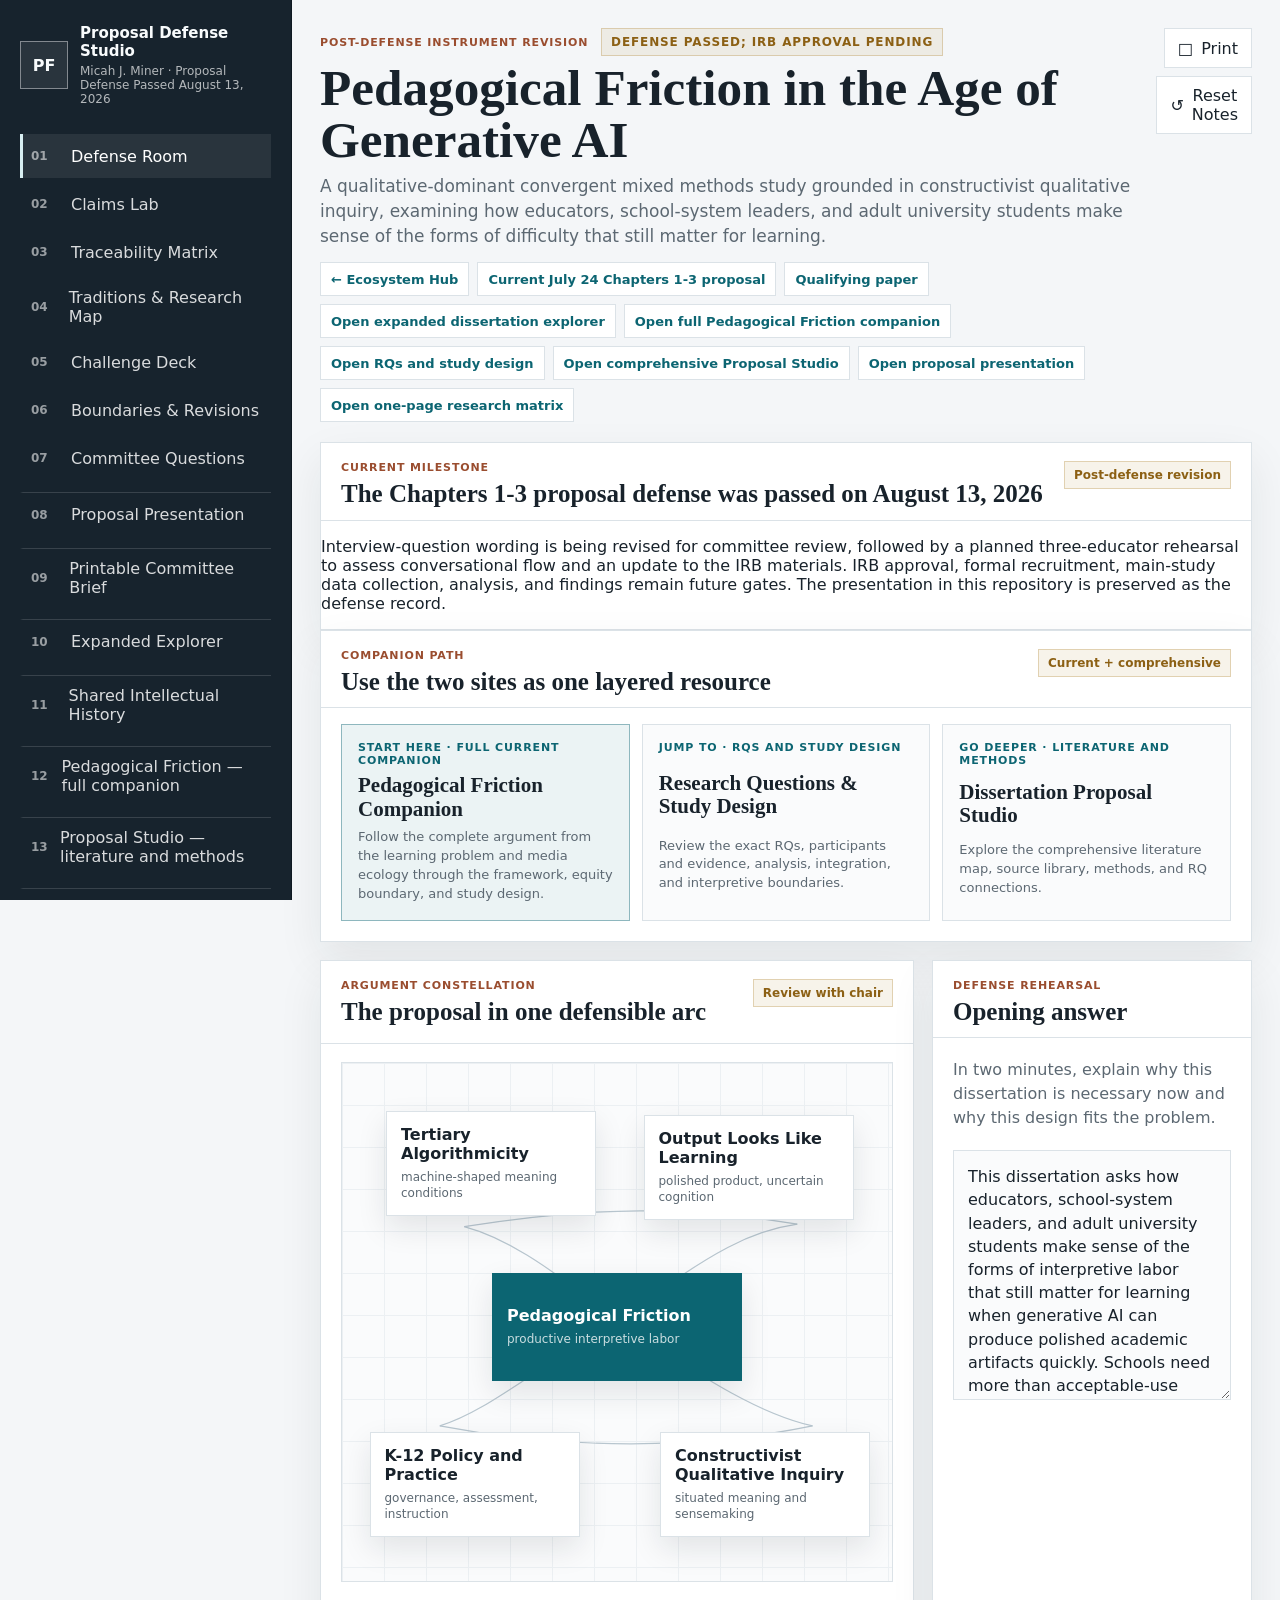
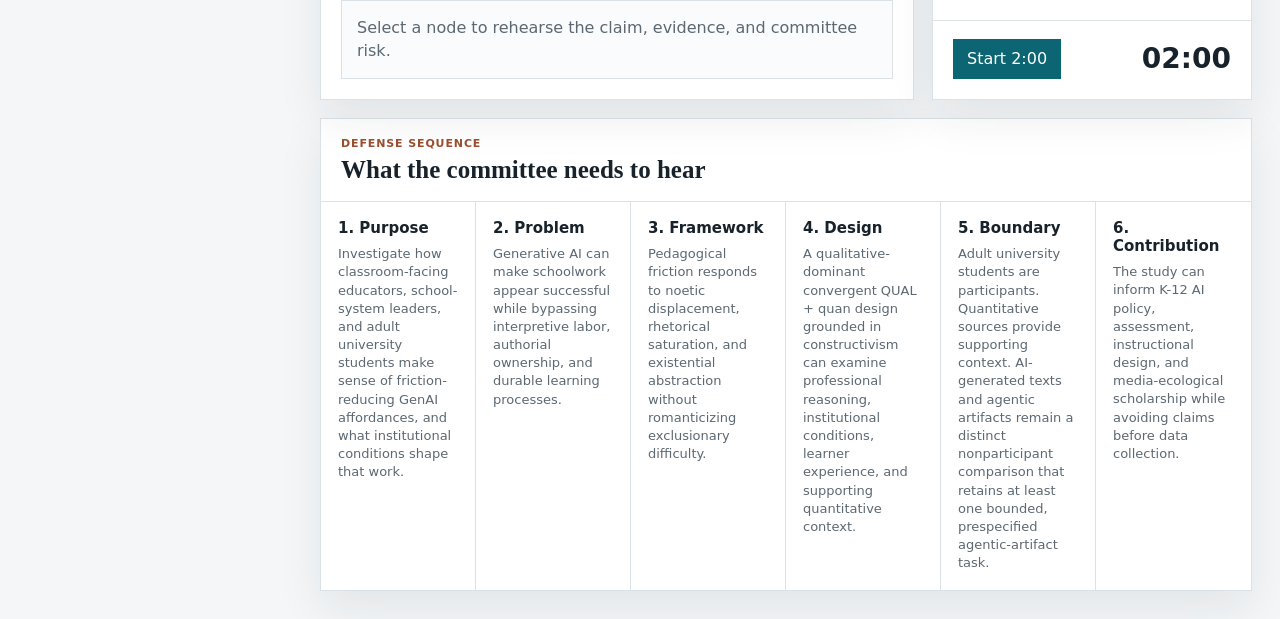
==== commit 9313313c: "Record passed proposal defense and next gate" ====
--- a/index.html
+++ b/index.html
@@ -14,7 +14,7 @@
         <span class="brand-mark" aria-hidden="true">PF</span>
         <span>
           <strong>Proposal Defense Studio</strong>
-          <small>Micah J. Miner · Chapters 1-3 Proposal Stage</small>
+          <small>Micah J. Miner &middot; Proposal Defense Passed August 13, 2026</small>
         </span>
       </a>
 
@@ -80,7 +80,7 @@
     <main class="workspace">
       <header class="topbar">
         <div>
-          <p class="section-label">Dissertation Proposal Preparation <span class="status-chip caution" style="margin-left:8px; font-size:0.75rem;">Proposal stage; no dissertation participant findings</span></p>
+          <p class="section-label">Post-Defense Instrument Revision <span class="status-chip caution" style="margin-left:8px; font-size:0.75rem;">Defense passed; IRB approval pending</span></p>
           <h1>Pedagogical Friction in the Age of Generative AI</h1>
           <p class="lede">A qualitative-dominant convergent mixed methods study grounded in constructivist qualitative inquiry, examining how educators, school-system leaders, and adult university students make sense of the forms of difficulty that still matter for learning.</p>
           <div class="source-links" aria-label="Authoritative source documents">
@@ -106,6 +106,17 @@
           </button>
         </div>
       </header>
+
+      <section class="panel" aria-labelledby="milestone-title">
+        <div class="panel-heading compact">
+          <div>
+            <p class="section-label">Current Milestone</p>
+            <h2 id="milestone-title">The Chapters 1-3 proposal defense was passed on August 13, 2026</h2>
+          </div>
+          <span class="status-chip review">Post-defense revision</span>
+        </div>
+        <p>Interview-question wording is being revised for committee review, followed by a planned three-educator rehearsal to assess conversational flow and an update to the IRB materials. IRB approval, formal recruitment, main-study data collection, analysis, and findings remain future gates. The presentation in this repository is preserved as the defense record.</p>
+      </section>
 
       <section class="view active" id="view-defense" aria-labelledby="defense-title">
         <section class="companion-path panel" aria-labelledby="companion-path-title">
@@ -441,7 +452,12 @@
       </section>
     </main>
   </div>
-  <script src="intellectual-history.js"></script>
-  <script src="app.js"></script>
+  <!-- Bump ?v= on every change to these files, as with styles.css above.
+       /explorer and /intellectual-history load intellectual-history.js without
+       a version, deliberately: they are the only pages opened from disk, and
+       leaving them bare keeps that path untouched. The cost is that this page
+       and those two hold separate cache entries for the same file. -->
+  <script src="intellectual-history.js?v=20260813a"></script>
+  <script src="app.js?v=20260813a"></script>
 </body>
 </html>
--- a/styles.css
+++ b/styles.css
@@ -947,6 +947,31 @@
 }
 
 @media (max-width: 720px) {
+  .brand {
+    grid-template-columns: 48px minmax(0, 1fr);
+  }
+
+  .brand > span:last-child {
+    min-width: 0;
+  }
+
+  .brand strong,
+  .brand small,
+  .nav-item {
+    overflow-wrap: anywhere;
+  }
+
+  .nav-item {
+    min-width: 0;
+    white-space: normal;
+    line-height: 1.3;
+    text-align: left;
+  }
+
+  .nav-item span {
+    flex: 0 0 28px;
+  }
+
   .workspace {
     padding: 18px;
   }
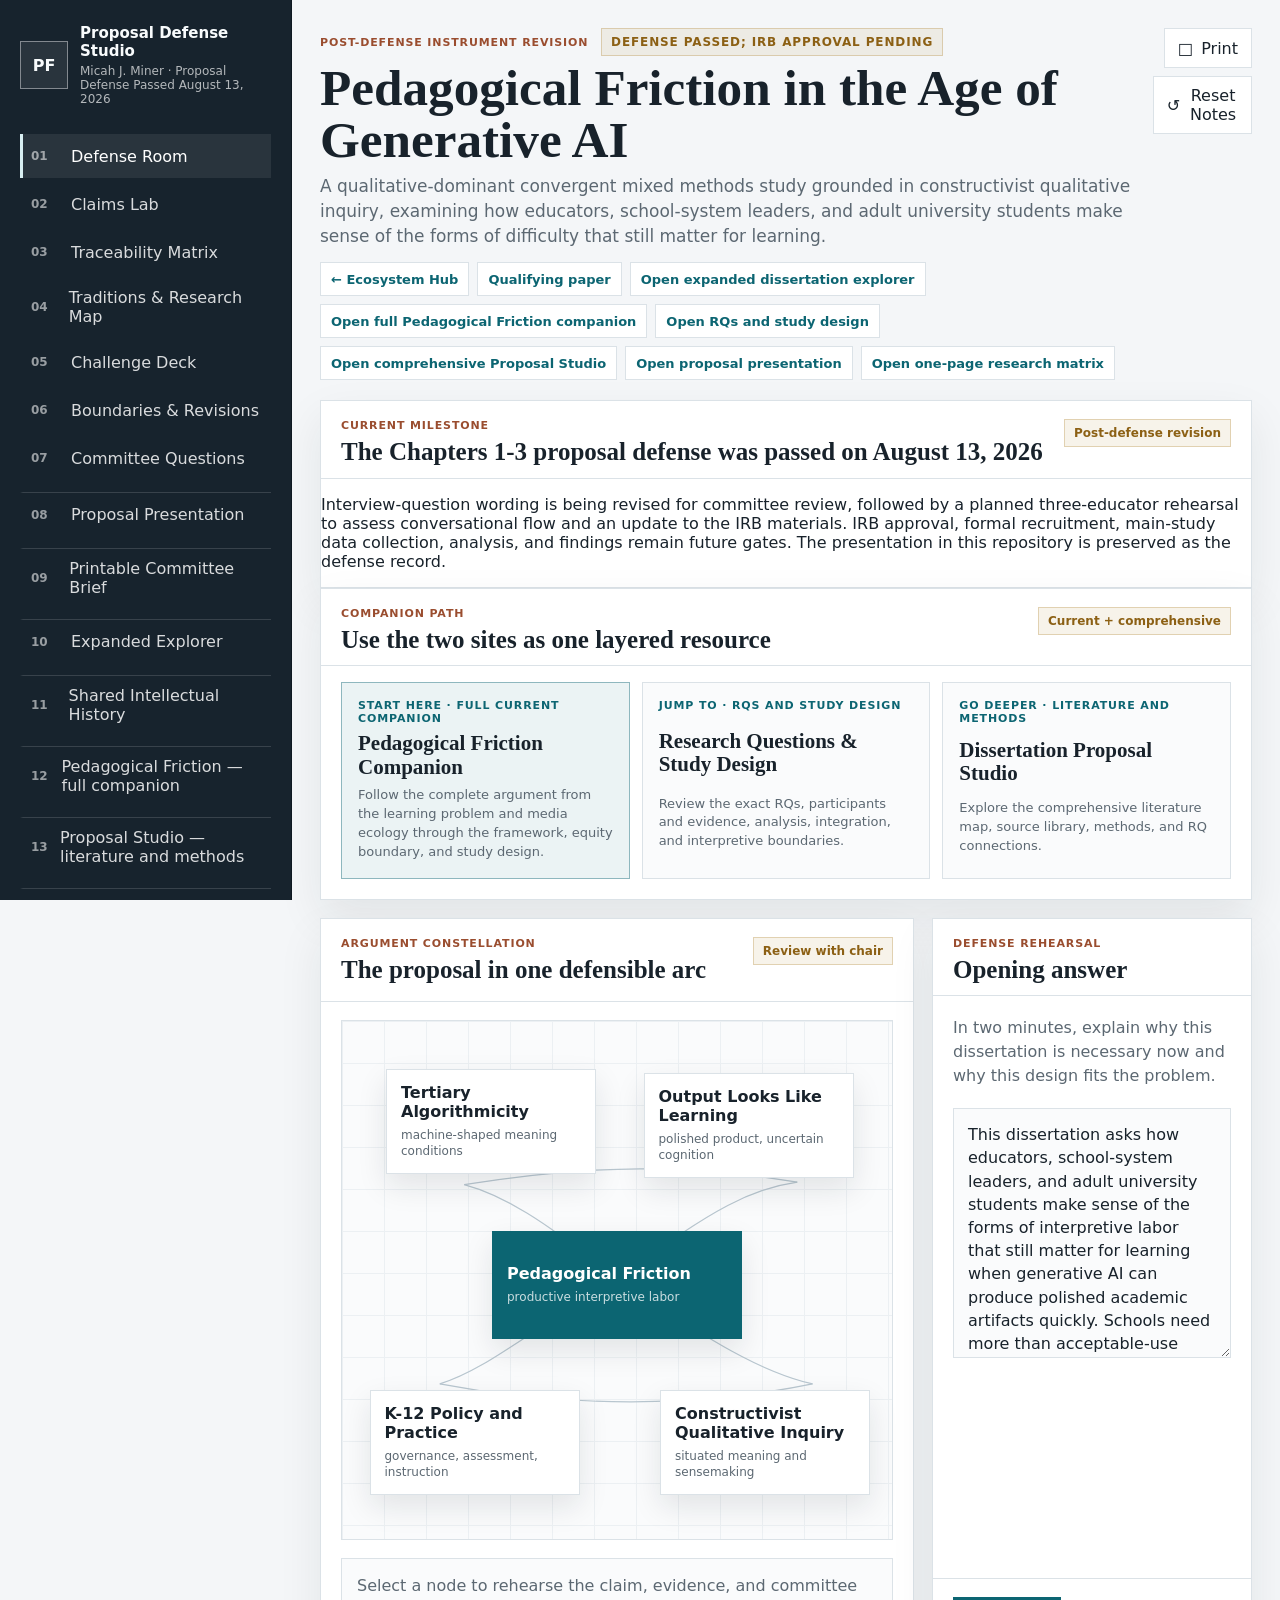
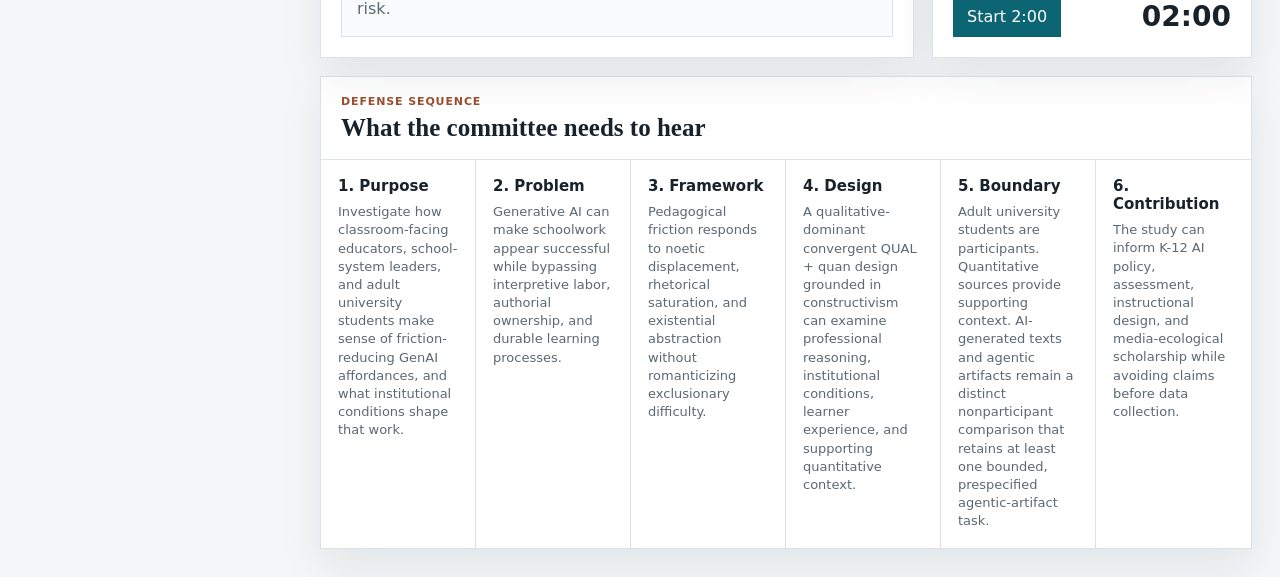
==== commit 2d095838: "fix(privacy): remove the private proposal Doc locator from public surfaces The controlling Chapters " ====
--- a/index.html
+++ b/index.html
@@ -85,7 +85,6 @@
           <p class="lede">A qualitative-dominant convergent mixed methods study grounded in constructivist qualitative inquiry, examining how educators, school-system leaders, and adult university students make sense of the forms of difficulty that still matter for learning.</p>
           <div class="source-links" aria-label="Authoritative source documents">
             <a href="https://minerclass.github.io/dissertationquestionsbeta/" target="_blank" rel="noopener" style="font-weight: 600;">← Ecosystem Hub</a>
-            <a href="https://docs.google.com/document/d/1hzdzhrsTSO3E5iAsoAszn5bniFNMIn25h7RMwnd0Lzg/edit" target="_blank" rel="noopener">Current July 24 Chapters 1-3 proposal</a>
             <a href="https://docs.google.com/document/d/1ZtE5wDm3HvBcHt6LB7DyI1_oUZx5oc89CrKbRl_WAGY/edit?usp=sharing" target="_blank" rel="noopener">Qualifying paper</a>
             <a href="explorer/">Open expanded dissertation explorer</a>
             <a href="https://minerclass.github.io/pedagogical-friction/#top" target="_blank" rel="noopener">Open full Pedagogical Friction companion</a>
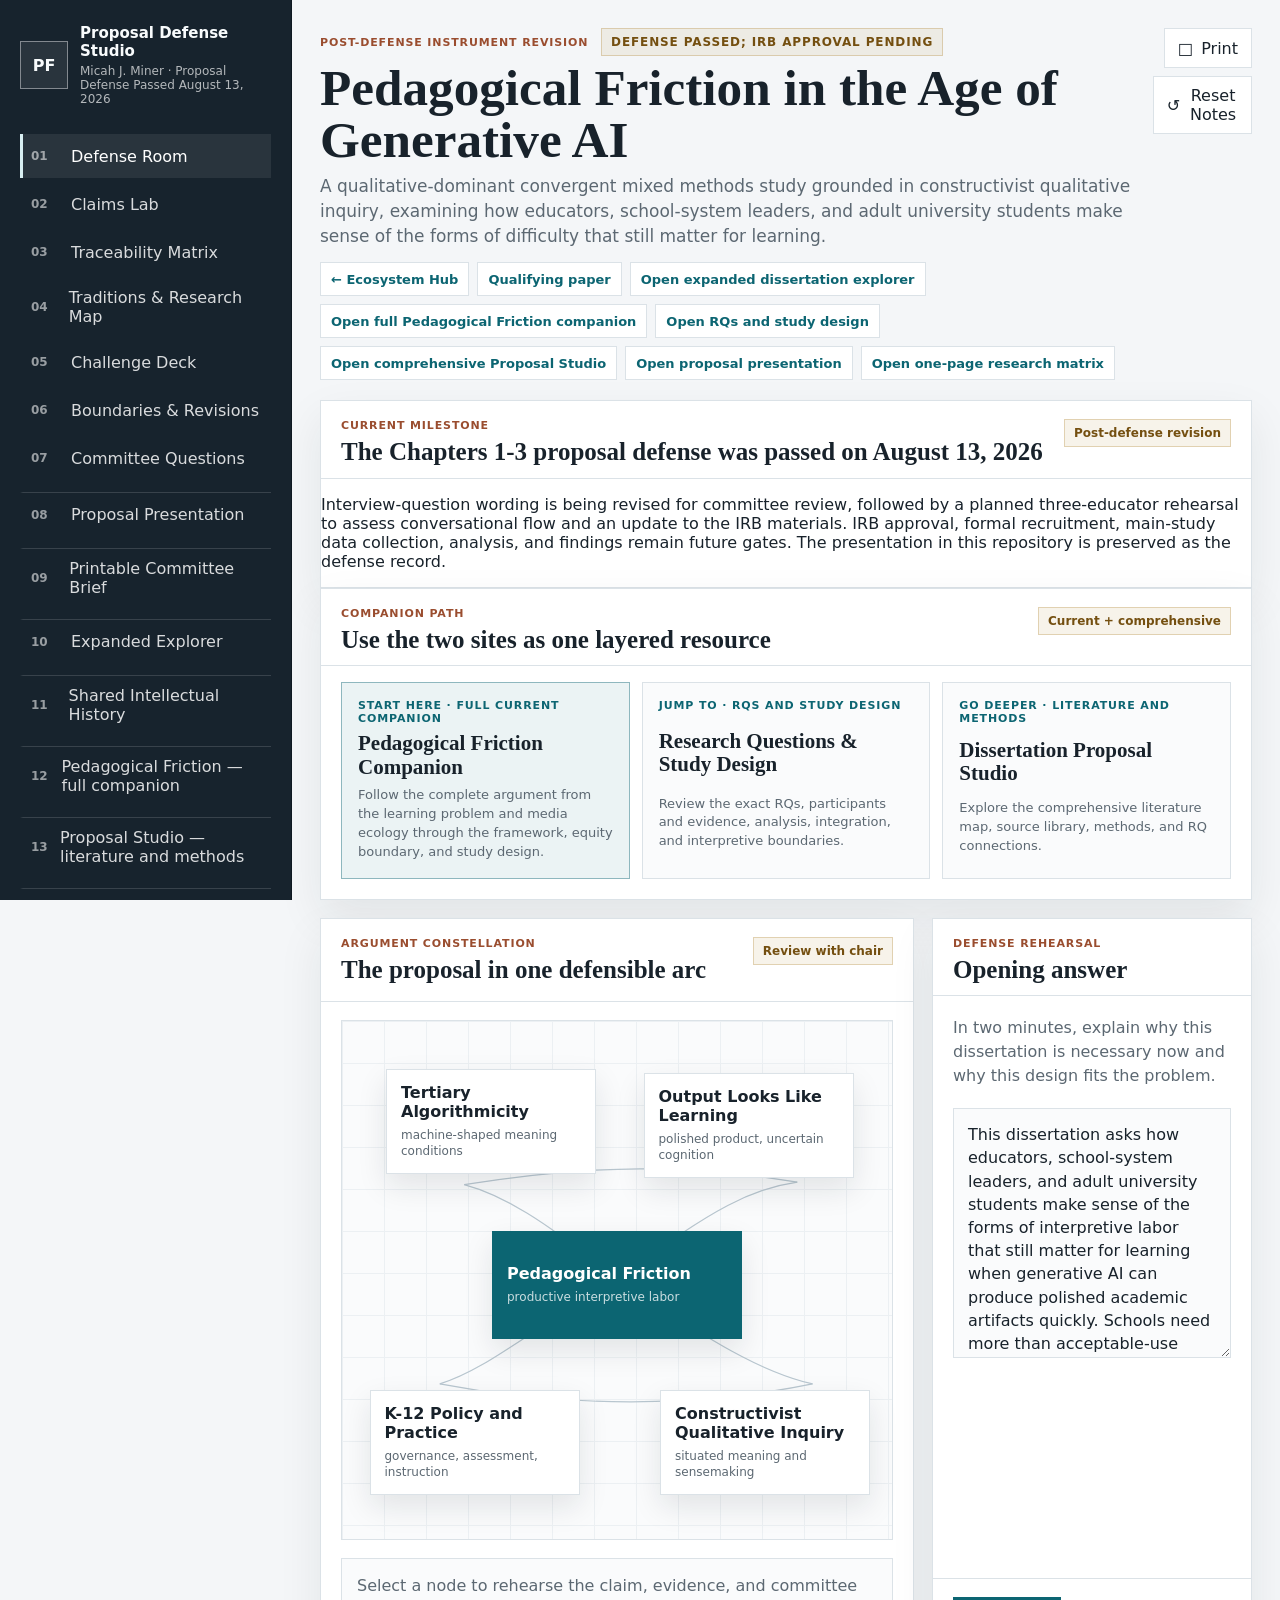
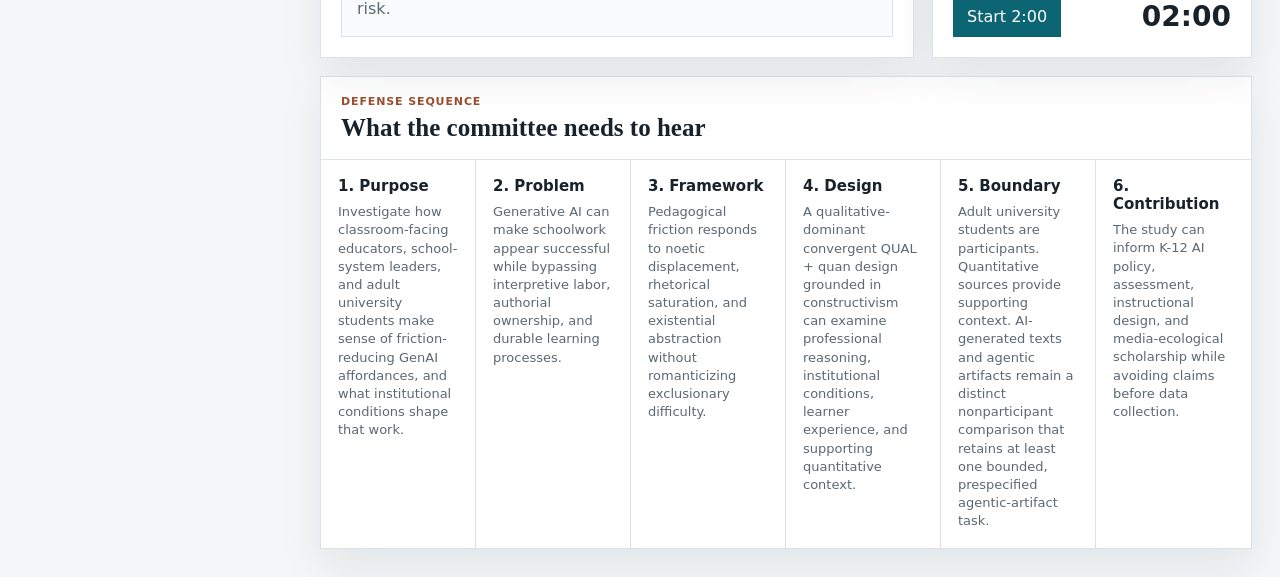
==== commit afb2fd43: "feat(design): adopt the shared ecosystem design tokens Batch four. Five light-ground document sites " ====
--- a/index.html
+++ b/index.html
@@ -1,11 +1,12 @@
 <!doctype html>
-<html lang="en">
+<html lang="en" data-mjm-ground="light">
 <head>
   <meta charset="utf-8">
   <meta name="viewport" content="width=device-width, initial-scale=1">
   <title>Proposal Defense Studio | Pedagogical Friction in the Age of Generative AI</title>
   <meta name="description" content="Interactive dissertation proposal defense studio for claims, methods, references, and committee preparation.">
-  <link rel="stylesheet" href="styles.css?v=20260811b">
+  <link rel="stylesheet" href="https://minerclass.github.io/tokens.css">
+  <link rel="stylesheet" href="styles.css?v=20260901a">
 </head>
 <body>
   <div class="app-shell">
--- a/styles.css
+++ b/styles.css
@@ -1,11 +1,15 @@
 :root {
-  --ink: #18222b;
-  --muted: #5c6872;
+  /* Ground, ink, and rules come from the shared ecosystem tokens at
+     https://minerclass.github.io/tokens.css, with each fallback set to this
+     page's pre-adoption value so a failed load changes nothing. Accents local. */
+  --ink: var(--mjm-ink, #18222b);
+  --muted: var(--mjm-muted, #5c6872);
+  --mjm-accent: var(--mjm-teal, #0c6572);
   --quiet: #7b8791;
   --line: #dbe2e7;
-  --soft: #f4f6f8;
+  --soft: var(--mjm-bg, #f4f6f8);
   --softer: #fafbfc;
-  --panel: #ffffff;
+  --panel: var(--mjm-surface, #ffffff);
   --teal: #0c6572;
   --blue: #315f89;
   --rust: #9a4d2f;
@@ -577,7 +581,7 @@
 
 .status-chip.review,
 .status-chip.caution {
-  color: #8c6014;
+  color: #744f10;
   border-color: rgba(169, 120, 29, .28);
   background: rgba(169, 120, 29, .09);
 }
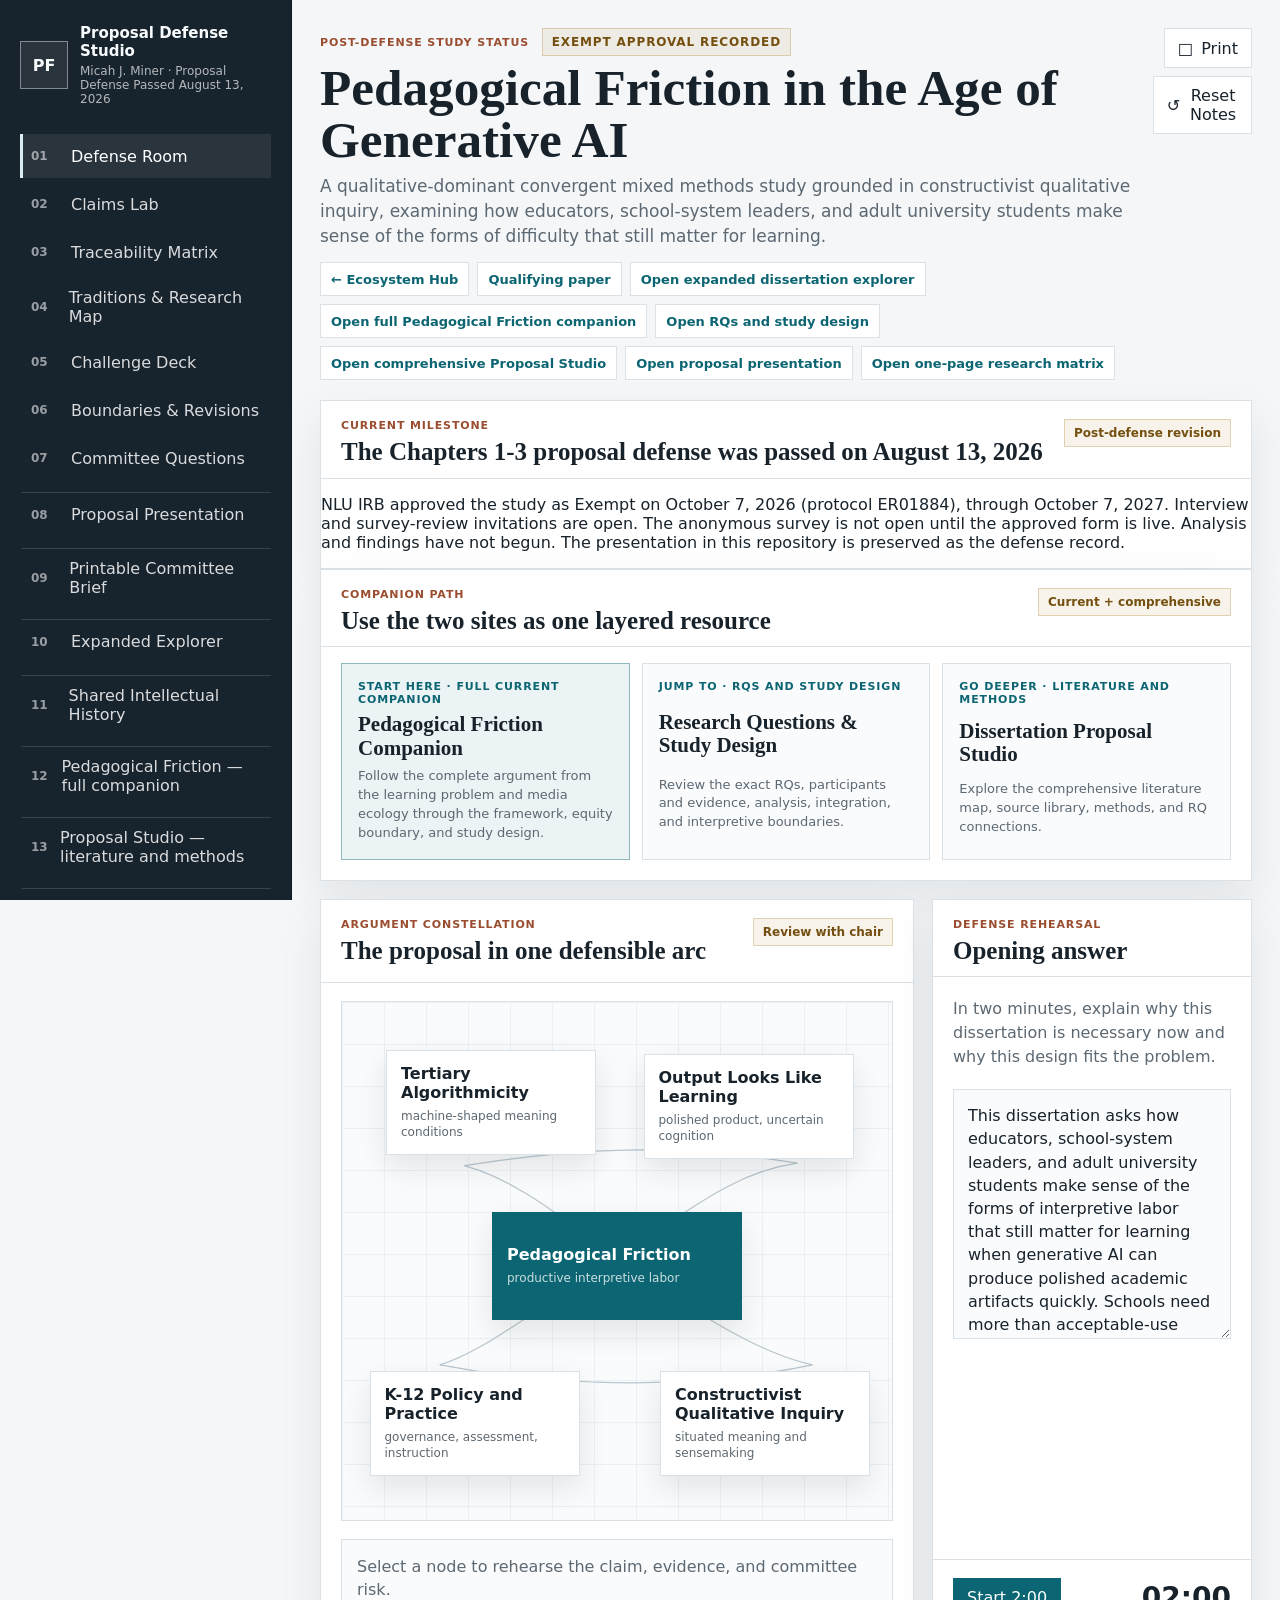
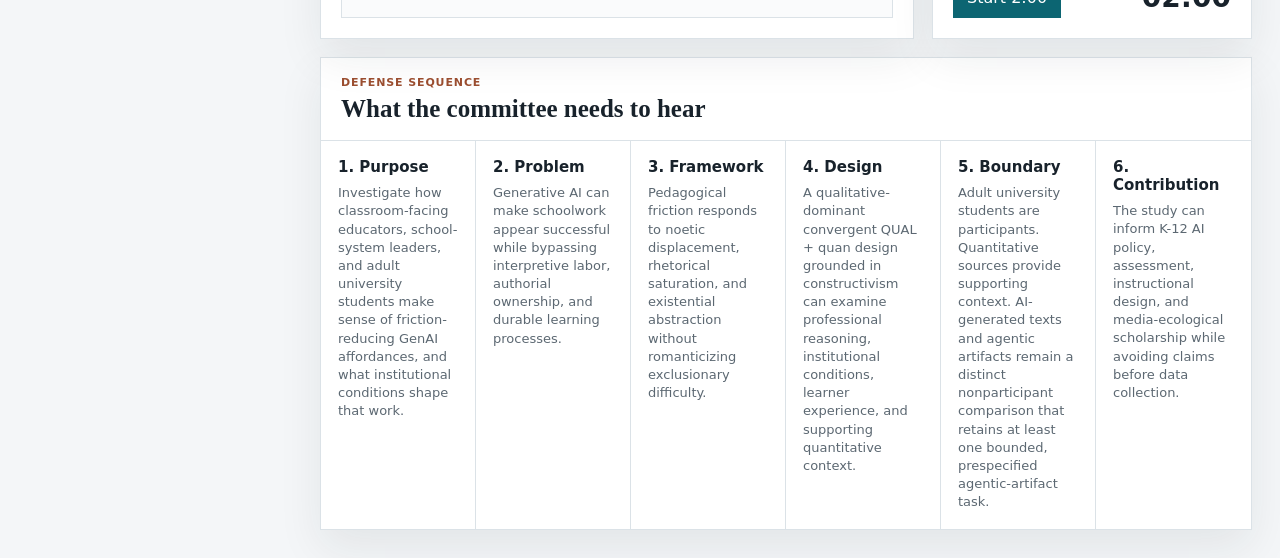
==== commit 58cbf988: "Update the defense studio status after exempt approval. Current-status pages now record ER01884 and " ====
--- a/index.html
+++ b/index.html
@@ -81,7 +81,7 @@
     <main class="workspace">
       <header class="topbar">
         <div>
-          <p class="section-label">Post-Defense Instrument Revision <span class="status-chip caution" style="margin-left:8px; font-size:0.75rem;">Defense passed; IRB approval pending</span></p>
+          <p class="section-label">Post-Defense Study Status <span class="status-chip caution" style="margin-left:8px; font-size:0.75rem;">Exempt approval recorded</span></p>
           <h1>Pedagogical Friction in the Age of Generative AI</h1>
           <p class="lede">A qualitative-dominant convergent mixed methods study grounded in constructivist qualitative inquiry, examining how educators, school-system leaders, and adult university students make sense of the forms of difficulty that still matter for learning.</p>
           <div class="source-links" aria-label="Authoritative source documents">
@@ -115,7 +115,7 @@
           </div>
           <span class="status-chip review">Post-defense revision</span>
         </div>
-        <p>Interview-question wording is being revised for committee review, followed by a planned three-educator rehearsal to assess conversational flow and an update to the IRB materials. IRB approval, formal recruitment, main-study data collection, analysis, and findings remain future gates. The presentation in this repository is preserved as the defense record.</p>
+        <p>NLU IRB approved the study as Exempt on October 7, 2026 (protocol ER01884), through October 7, 2027. Interview and survey-review invitations are open. The anonymous survey is not open until the approved form is live. Analysis and findings have not begun. The presentation in this repository is preserved as the defense record.</p>
       </section>
 
       <section class="view active" id="view-defense" aria-labelledby="defense-title">
